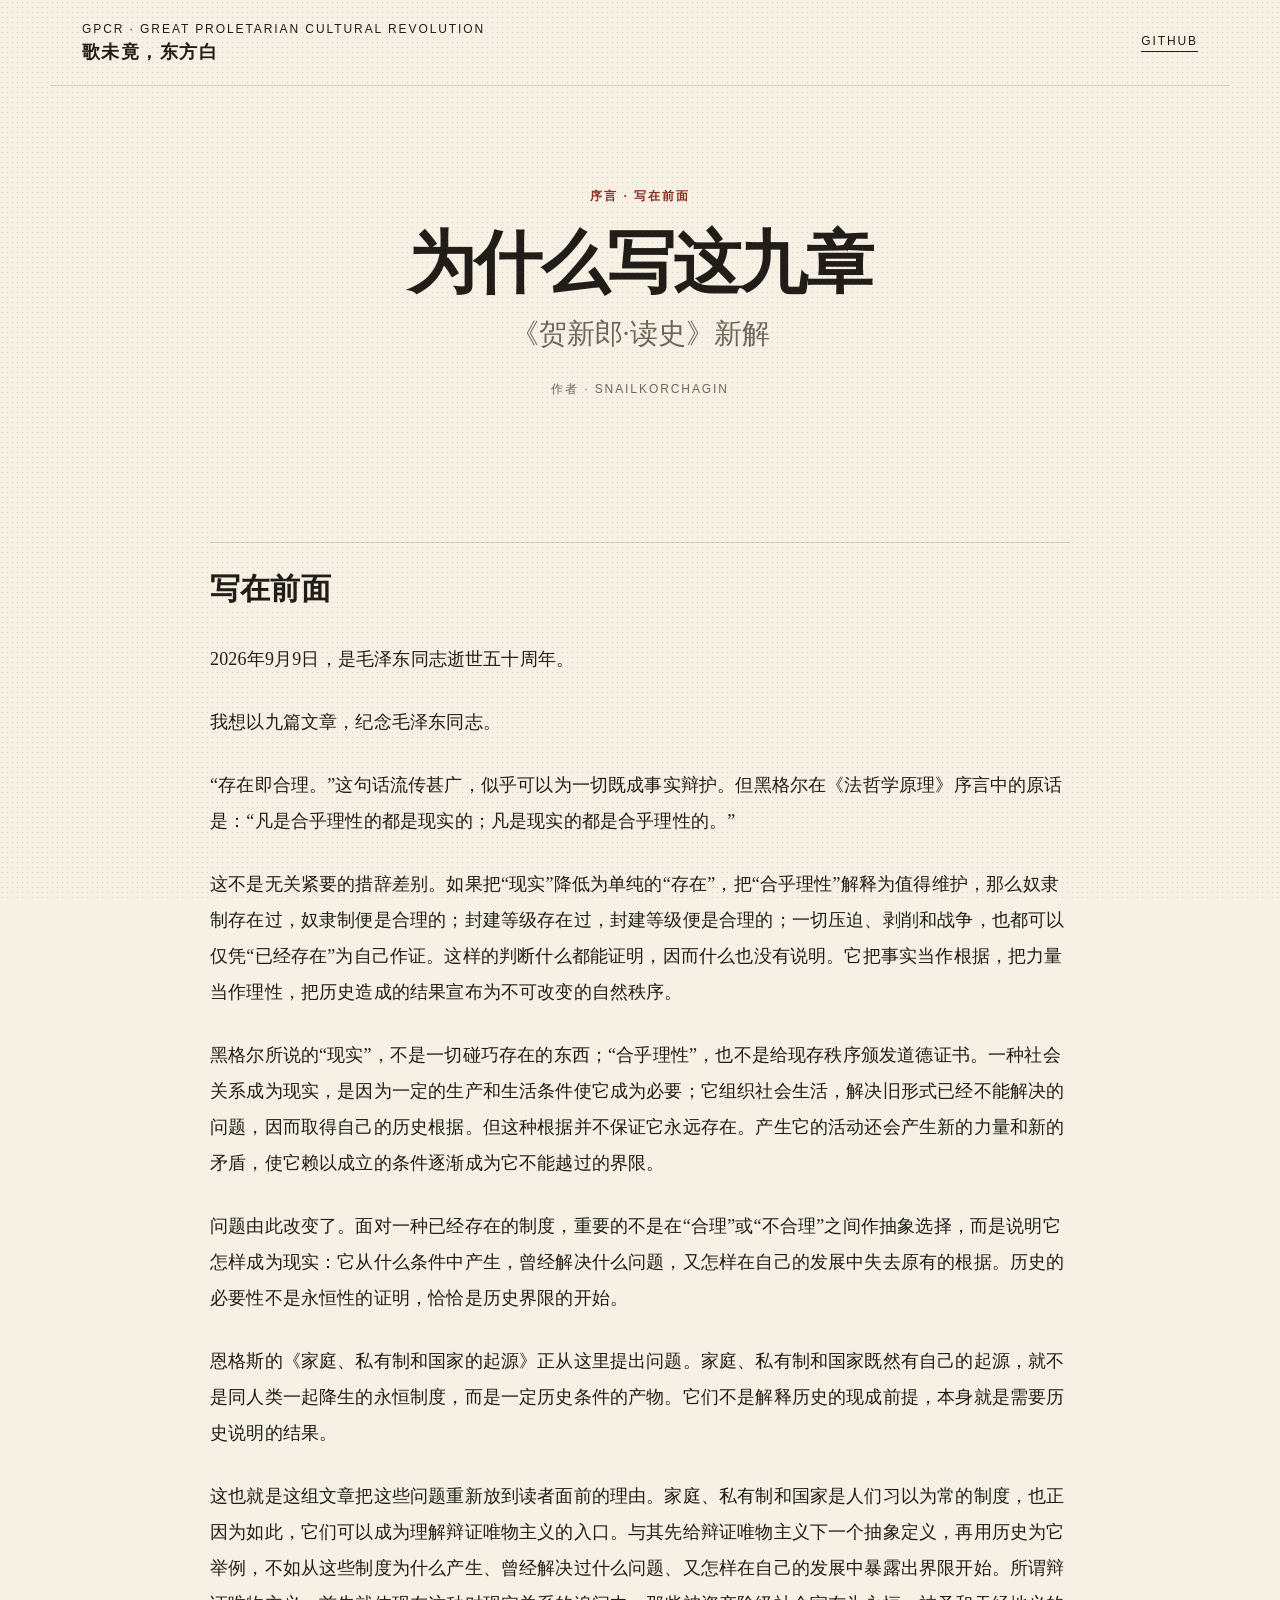
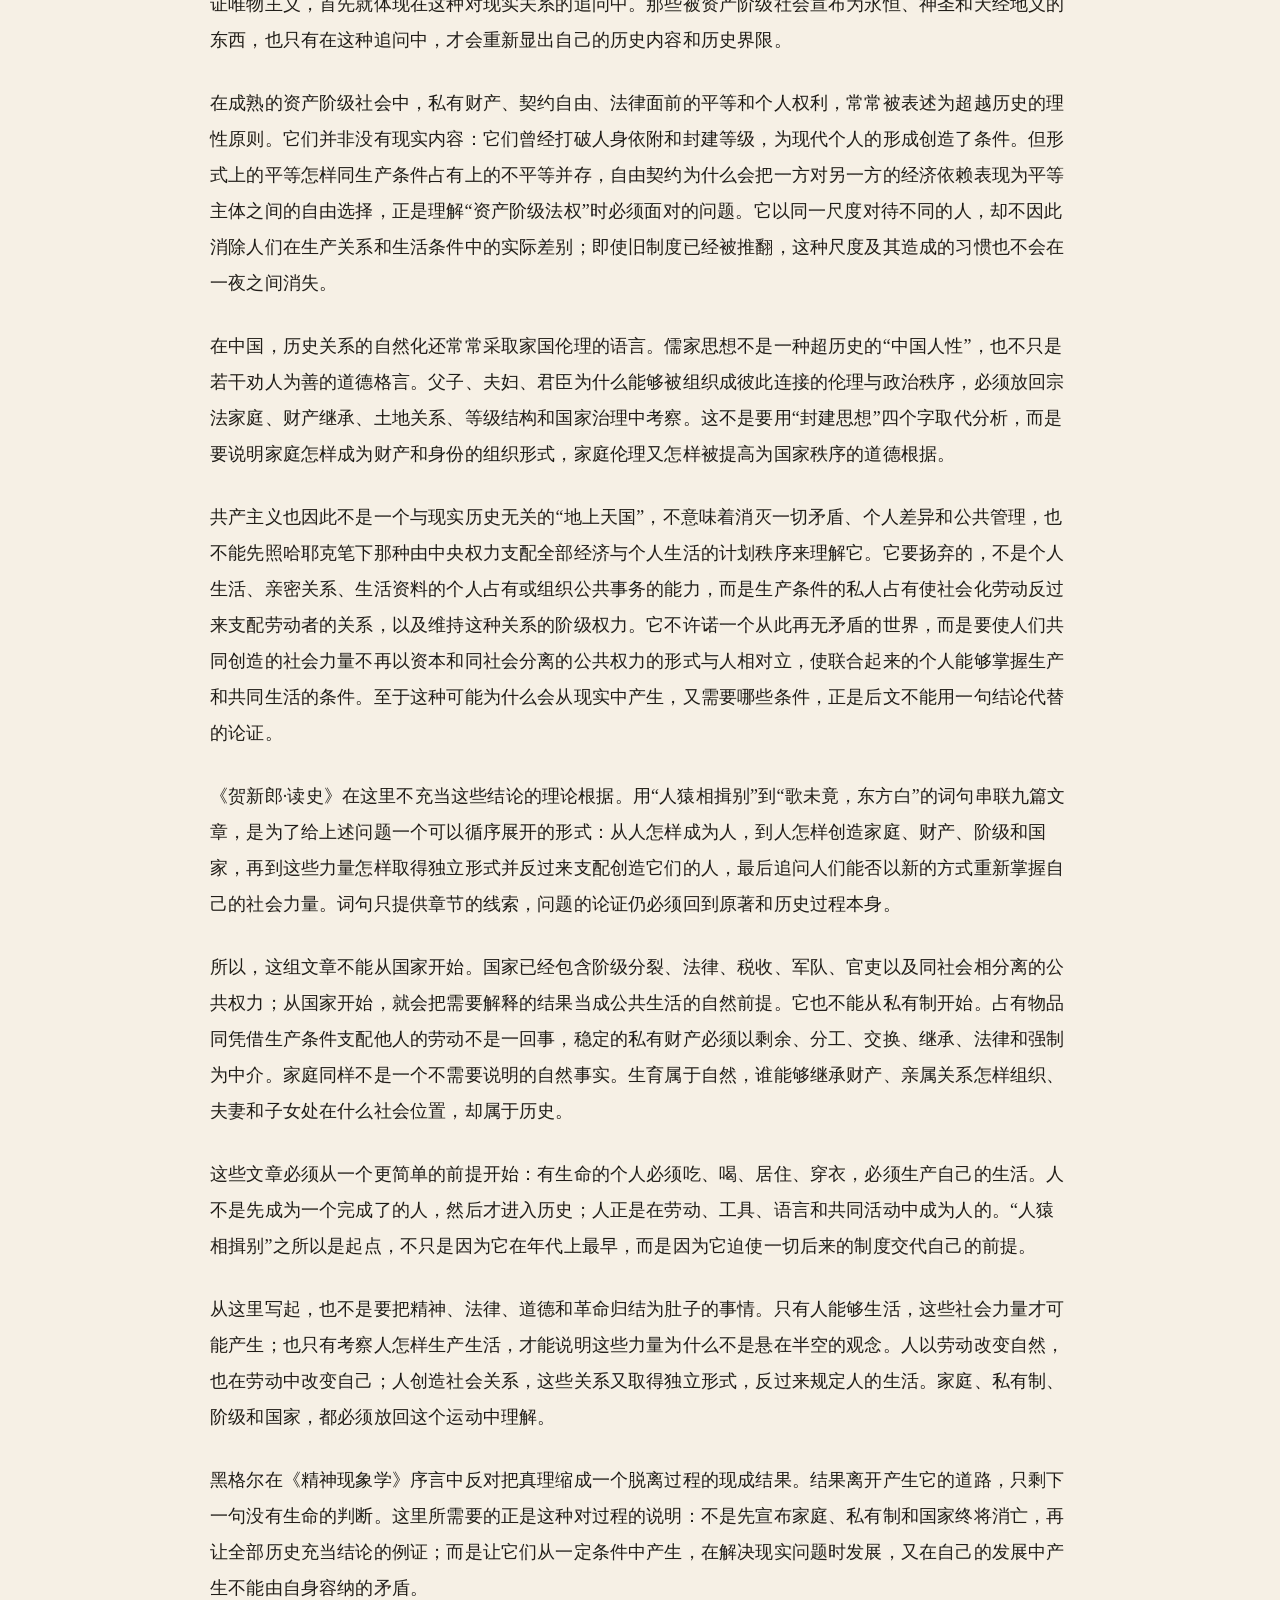
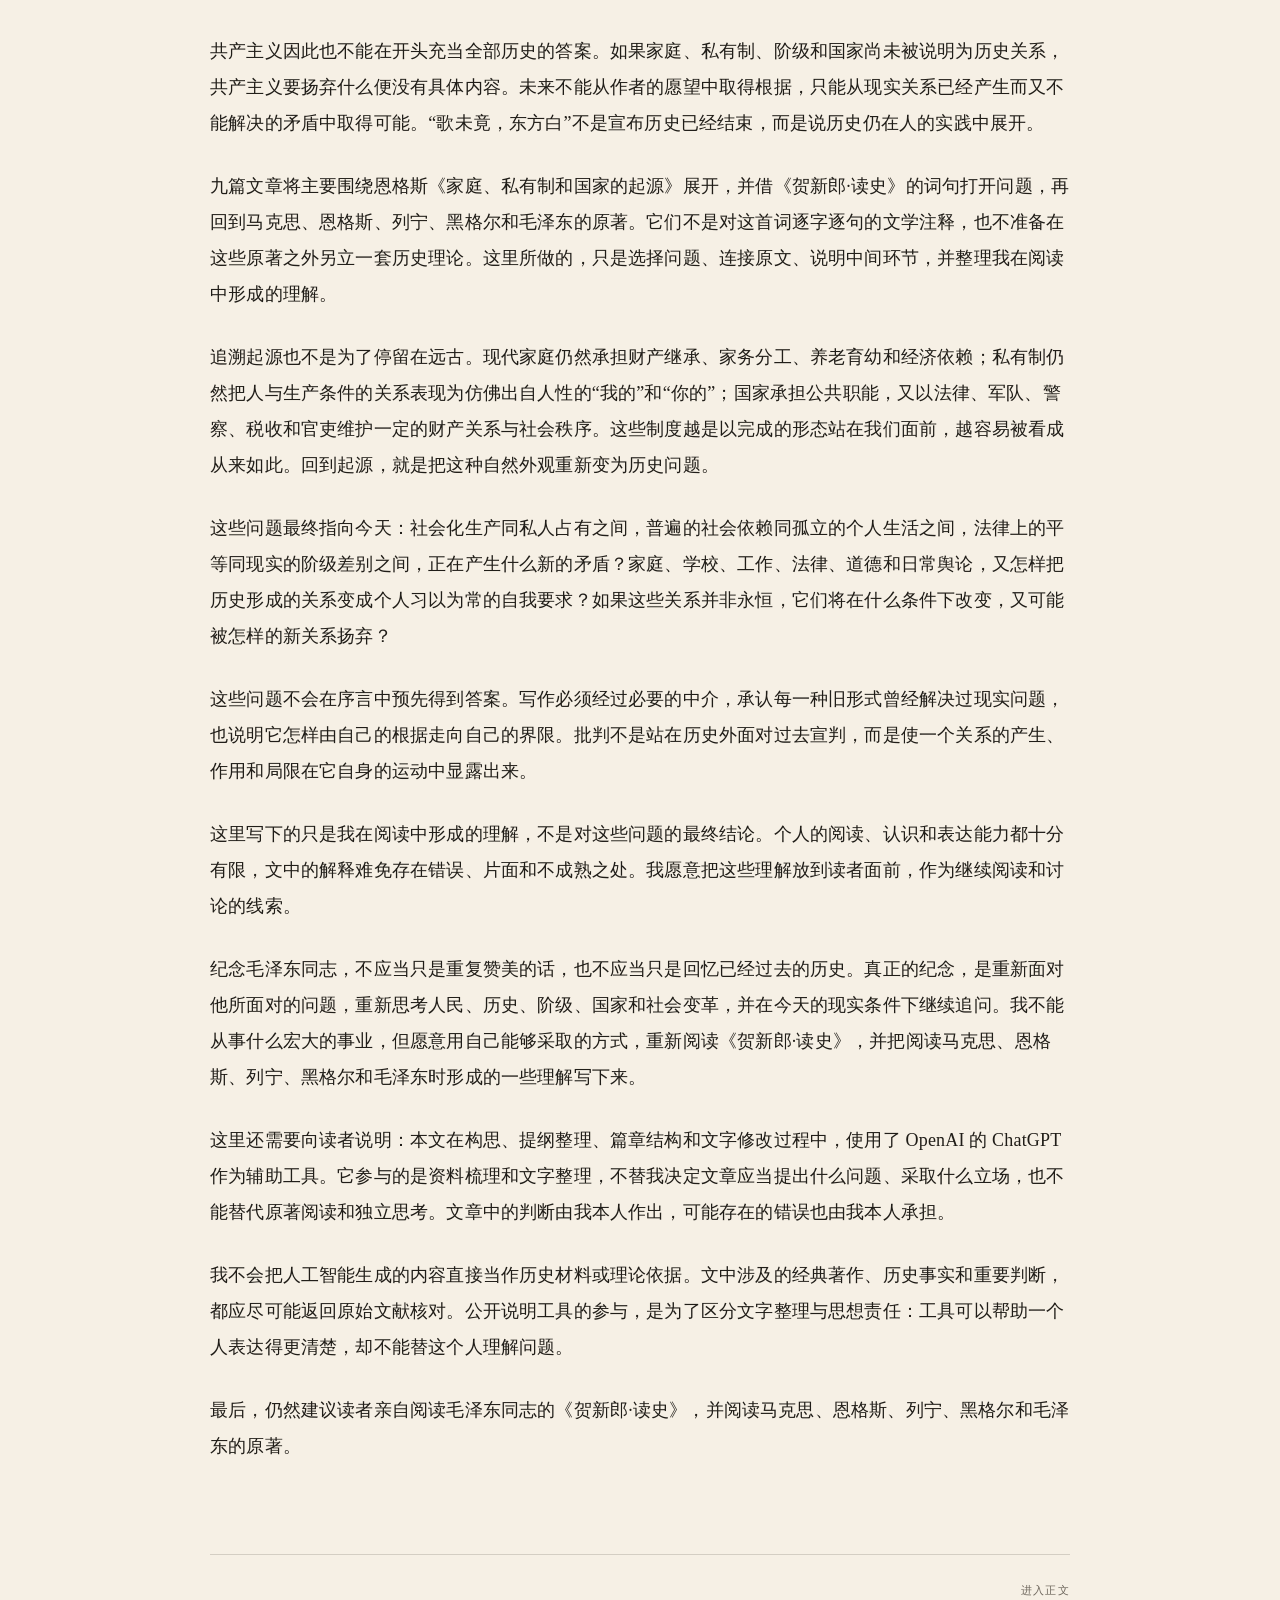
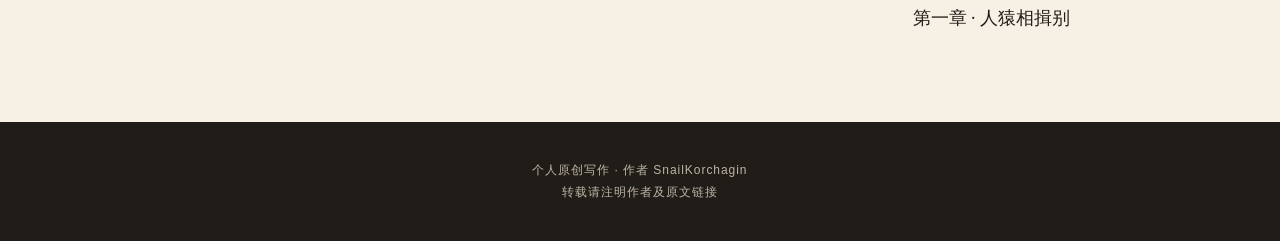
==== docs/preface/index.html @ e19305a2 "Publish GPCR nine-part essay series" ====
<!doctype html>
<html lang="zh-CN">
<head>
  <meta charset="utf-8">
  <meta name="viewport" content="width=device-width, initial-scale=1">
  <title>序言——为什么写这九章｜《贺新郎·读史》新解</title>
  <meta name="description" content="这组原创文章的写作缘起、问题意识和九章结构。">
  <meta name="author" content="SnailKorchagin">
  <meta property="og:type" content="article">
  <meta property="og:title" content="序言——为什么写这九章">
  <meta property="og:description" content="这组原创文章的写作缘起、问题意识和九章结构。">
  <meta property="og:url" content="https://snailkorchagin.github.io/GPCR-Reading/preface/">
  <meta property="og:image" content="https://snailkorchagin.github.io/GPCR-Reading/assets/chapter-one.png">
  <link rel="canonical" href="https://snailkorchagin.github.io/GPCR-Reading/preface/">
  <link rel="stylesheet" href="../assets/site.css">
</head>
<body>
  <header class="site-header">
    <a class="brand" href="../index.html"><span>GPCR · Great Proletarian Cultural Revolution</span><b>歌未竟，东方白</b></a>
    <a class="github" href="https://github.com/SnailKorchagin/GPCR-Reading">GitHub</a>
  </header>
  <main class="article-shell"><article>
  <header class="article-header"><p class="eyebrow">序言 · 写在前面</p><h1>为什么写这九章</h1><p class="subtitle">《贺新郎·读史》新解</p><p class="byline">作者 · SnailKorchagin</p></header>
  <div class="prose"><h2 id="section-1">写在前面</h2>
<p>2026年9月9日，是毛泽东同志逝世五十周年。</p>
<p>我想以九篇文章，纪念毛泽东同志。</p>
<p>“存在即合理。”这句话流传甚广，似乎可以为一切既成事实辩护。但黑格尔在《法哲学原理》序言中的原话是：“凡是合乎理性的都是现实的；凡是现实的都是合乎理性的。”</p>
<p>这不是无关紧要的措辞差别。如果把“现实”降低为单纯的“存在”，把“合乎理性”解释为值得维护，那么奴隶制存在过，奴隶制便是合理的；封建等级存在过，封建等级便是合理的；一切压迫、剥削和战争，也都可以仅凭“已经存在”为自己作证。这样的判断什么都能证明，因而什么也没有说明。它把事实当作根据，把力量当作理性，把历史造成的结果宣布为不可改变的自然秩序。</p>
<p>黑格尔所说的“现实”，不是一切碰巧存在的东西；“合乎理性”，也不是给现存秩序颁发道德证书。一种社会关系成为现实，是因为一定的生产和生活条件使它成为必要；它组织社会生活，解决旧形式已经不能解决的问题，因而取得自己的历史根据。但这种根据并不保证它永远存在。产生它的活动还会产生新的力量和新的矛盾，使它赖以成立的条件逐渐成为它不能越过的界限。</p>
<p>问题由此改变了。面对一种已经存在的制度，重要的不是在“合理”或“不合理”之间作抽象选择，而是说明它怎样成为现实：它从什么条件中产生，曾经解决什么问题，又怎样在自己的发展中失去原有的根据。历史的必要性不是永恒性的证明，恰恰是历史界限的开始。</p>
<p>恩格斯的《家庭、私有制和国家的起源》正从这里提出问题。家庭、私有制和国家既然有自己的起源，就不是同人类一起降生的永恒制度，而是一定历史条件的产物。它们不是解释历史的现成前提，本身就是需要历史说明的结果。</p>
<p>这也就是这组文章把这些问题重新放到读者面前的理由。家庭、私有制和国家是人们习以为常的制度，也正因为如此，它们可以成为理解辩证唯物主义的入口。与其先给辩证唯物主义下一个抽象定义，再用历史为它举例，不如从这些制度为什么产生、曾经解决过什么问题、又怎样在自己的发展中暴露出界限开始。所谓辩证唯物主义，首先就体现在这种对现实关系的追问中。那些被资产阶级社会宣布为永恒、神圣和天经地义的东西，也只有在这种追问中，才会重新显出自己的历史内容和历史界限。</p>
<p>在成熟的资产阶级社会中，私有财产、契约自由、法律面前的平等和个人权利，常常被表述为超越历史的理性原则。它们并非没有现实内容：它们曾经打破人身依附和封建等级，为现代个人的形成创造了条件。但形式上的平等怎样同生产条件占有上的不平等并存，自由契约为什么会把一方对另一方的经济依赖表现为平等主体之间的自由选择，正是理解“资产阶级法权”时必须面对的问题。它以同一尺度对待不同的人，却不因此消除人们在生产关系和生活条件中的实际差别；即使旧制度已经被推翻，这种尺度及其造成的习惯也不会在一夜之间消失。</p>
<p>在中国，历史关系的自然化还常常采取家国伦理的语言。儒家思想不是一种超历史的“中国人性”，也不只是若干劝人为善的道德格言。父子、夫妇、君臣为什么能够被组织成彼此连接的伦理与政治秩序，必须放回宗法家庭、财产继承、土地关系、等级结构和国家治理中考察。这不是要用“封建思想”四个字取代分析，而是要说明家庭怎样成为财产和身份的组织形式，家庭伦理又怎样被提高为国家秩序的道德根据。</p>
<p>共产主义也因此不是一个与现实历史无关的“地上天国”，不意味着消灭一切矛盾、个人差异和公共管理，也不能先照哈耶克笔下那种由中央权力支配全部经济与个人生活的计划秩序来理解它。它要扬弃的，不是个人生活、亲密关系、生活资料的个人占有或组织公共事务的能力，而是生产条件的私人占有使社会化劳动反过来支配劳动者的关系，以及维持这种关系的阶级权力。它不许诺一个从此再无矛盾的世界，而是要使人们共同创造的社会力量不再以资本和同社会分离的公共权力的形式与人相对立，使联合起来的个人能够掌握生产和共同生活的条件。至于这种可能为什么会从现实中产生，又需要哪些条件，正是后文不能用一句结论代替的论证。</p>
<p>《贺新郎·读史》在这里不充当这些结论的理论根据。用“人猿相揖别”到“歌未竟，东方白”的词句串联九篇文章，是为了给上述问题一个可以循序展开的形式：从人怎样成为人，到人怎样创造家庭、财产、阶级和国家，再到这些力量怎样取得独立形式并反过来支配创造它们的人，最后追问人们能否以新的方式重新掌握自己的社会力量。词句只提供章节的线索，问题的论证仍必须回到原著和历史过程本身。</p>
<p>所以，这组文章不能从国家开始。国家已经包含阶级分裂、法律、税收、军队、官吏以及同社会相分离的公共权力；从国家开始，就会把需要解释的结果当成公共生活的自然前提。它也不能从私有制开始。占有物品同凭借生产条件支配他人的劳动不是一回事，稳定的私有财产必须以剩余、分工、交换、继承、法律和强制为中介。家庭同样不是一个不需要说明的自然事实。生育属于自然，谁能够继承财产、亲属关系怎样组织、夫妻和子女处在什么社会位置，却属于历史。</p>
<p>这些文章必须从一个更简单的前提开始：有生命的个人必须吃、喝、居住、穿衣，必须生产自己的生活。人不是先成为一个完成了的人，然后才进入历史；人正是在劳动、工具、语言和共同活动中成为人的。“人猿相揖别”之所以是起点，不只是因为它在年代上最早，而是因为它迫使一切后来的制度交代自己的前提。</p>
<p>从这里写起，也不是要把精神、法律、道德和革命归结为肚子的事情。只有人能够生活，这些社会力量才可能产生；也只有考察人怎样生产生活，才能说明这些力量为什么不是悬在半空的观念。人以劳动改变自然，也在劳动中改变自己；人创造社会关系，这些关系又取得独立形式，反过来规定人的生活。家庭、私有制、阶级和国家，都必须放回这个运动中理解。</p>
<p>黑格尔在《精神现象学》序言中反对把真理缩成一个脱离过程的现成结果。结果离开产生它的道路，只剩下一句没有生命的判断。这里所需要的正是这种对过程的说明：不是先宣布家庭、私有制和国家终将消亡，再让全部历史充当结论的例证；而是让它们从一定条件中产生，在解决现实问题时发展，又在自己的发展中产生不能由自身容纳的矛盾。</p>
<p>共产主义因此也不能在开头充当全部历史的答案。如果家庭、私有制、阶级和国家尚未被说明为历史关系，共产主义要扬弃什么便没有具体内容。未来不能从作者的愿望中取得根据，只能从现实关系已经产生而又不能解决的矛盾中取得可能。“歌未竟，东方白”不是宣布历史已经结束，而是说历史仍在人的实践中展开。</p>
<p>九篇文章将主要围绕恩格斯《家庭、私有制和国家的起源》展开，并借《贺新郎·读史》的词句打开问题，再回到马克思、恩格斯、列宁、黑格尔和毛泽东的原著。它们不是对这首词逐字逐句的文学注释，也不准备在这些原著之外另立一套历史理论。这里所做的，只是选择问题、连接原文、说明中间环节，并整理我在阅读中形成的理解。</p>
<p>追溯起源也不是为了停留在远古。现代家庭仍然承担财产继承、家务分工、养老育幼和经济依赖；私有制仍然把人与生产条件的关系表现为仿佛出自人性的“我的”和“你的”；国家承担公共职能，又以法律、军队、警察、税收和官吏维护一定的财产关系与社会秩序。这些制度越是以完成的形态站在我们面前，越容易被看成从来如此。回到起源，就是把这种自然外观重新变为历史问题。</p>
<p>这些问题最终指向今天：社会化生产同私人占有之间，普遍的社会依赖同孤立的个人生活之间，法律上的平等同现实的阶级差别之间，正在产生什么新的矛盾？家庭、学校、工作、法律、道德和日常舆论，又怎样把历史形成的关系变成个人习以为常的自我要求？如果这些关系并非永恒，它们将在什么条件下改变，又可能被怎样的新关系扬弃？</p>
<p>这些问题不会在序言中预先得到答案。写作必须经过必要的中介，承认每一种旧形式曾经解决过现实问题，也说明它怎样由自己的根据走向自己的界限。批判不是站在历史外面对过去宣判，而是使一个关系的产生、作用和局限在它自身的运动中显露出来。</p>
<p>这里写下的只是我在阅读中形成的理解，不是对这些问题的最终结论。个人的阅读、认识和表达能力都十分有限，文中的解释难免存在错误、片面和不成熟之处。我愿意把这些理解放到读者面前，作为继续阅读和讨论的线索。</p>
<p>纪念毛泽东同志，不应当只是重复赞美的话，也不应当只是回忆已经过去的历史。真正的纪念，是重新面对他所面对的问题，重新思考人民、历史、阶级、国家和社会变革，并在今天的现实条件下继续追问。我不能从事什么宏大的事业，但愿意用自己能够采取的方式，重新阅读《贺新郎·读史》，并把阅读马克思、恩格斯、列宁、黑格尔和毛泽东时形成的一些理解写下来。</p>
<p>这里还需要向读者说明：本文在构思、提纲整理、篇章结构和文字修改过程中，使用了 OpenAI 的 ChatGPT 作为辅助工具。它参与的是资料梳理和文字整理，不替我决定文章应当提出什么问题、采取什么立场，也不能替代原著阅读和独立思考。文章中的判断由我本人作出，可能存在的错误也由我本人承担。</p>
<p>我不会把人工智能生成的内容直接当作历史材料或理论依据。文中涉及的经典著作、历史事实和重要判断，都应尽可能返回原始文献核对。公开说明工具的参与，是为了区分文字整理与思想责任：工具可以帮助一个人表达得更清楚，却不能替这个人理解问题。</p>
<p>最后，仍然建议读者亲自阅读毛泽东同志的《贺新郎·读史》，并阅读马克思、恩格斯、列宁、黑格尔和毛泽东的原著。</p></div>
  <nav class="chapter-nav"><span></span><a class="next" href="../chapters/01/index.html"><span>进入正文</span>第一章 · 人猿相揖别</a></nav>
</article></main>
  <footer><p>个人原创写作 · 作者 SnailKorchagin</p><p>转载请注明作者及原文链接</p></footer>
</body>
</html>
---- docs/assets/site.css ----
:root {
  --ink: #201d18;
  --muted: #6d665c;
  --paper: #f6f0e5;
  --paper-deep: #e9decb;
  --red: #8f2f24;
  --line: rgba(32, 29, 24, .16);
  --serif: "Noto Serif SC", "Source Han Serif SC", "Songti SC", STSong, serif;
  --sans: Inter, "Noto Sans SC", "Microsoft YaHei", sans-serif;
}

* { box-sizing: border-box; }
html { scroll-behavior: smooth; }
body { margin: 0; color: var(--ink); background: var(--paper); font-family: var(--serif); }
body::before { content: ""; position: fixed; inset: 0; pointer-events: none; opacity: .18; background-image: radial-gradient(#6d5840 .45px, transparent .45px); background-size: 5px 5px; }
a { color: inherit; }
img { display: block; max-width: 100%; }

.site-header { position: relative; z-index: 2; max-width: 1180px; margin: auto; min-height: 86px; padding: 18px 32px; display: flex; align-items: center; justify-content: space-between; border-bottom: 1px solid var(--line); }
.brand { display: grid; gap: 4px; text-decoration: none; }
.brand span, .eyebrow, .byline, .github { font-family: var(--sans); font-size: 12px; letter-spacing: .16em; text-transform: uppercase; }
.brand b { font-size: 18px; font-weight: 600; letter-spacing: .08em; }
.github { text-decoration: none; border-bottom: 1px solid var(--ink); padding-bottom: 3px; }

.hero { max-width: 1180px; margin: auto; min-height: 650px; padding: 72px 32px 90px; display: grid; grid-template-columns: 1.03fr .97fr; gap: 72px; align-items: center; }
.eyebrow { color: var(--red); font-weight: 700; }
.hero h1 { margin: 20px 0 26px; max-width: 620px; font-size: clamp(48px, 7.2vw, 88px); line-height: 1.04; letter-spacing: -.035em; font-weight: 700; }
.lead { max-width: 650px; font-size: clamp(19px, 2vw, 25px); line-height: 1.9; color: #4f493f; }
.hero-actions { margin-top: 38px; display: flex; align-items: center; gap: 28px; font-family: var(--sans); }
.button { display: inline-block; padding: 14px 22px; color: #fff; background: var(--red); text-decoration: none; font-family: var(--sans); font-size: 14px; letter-spacing: .06em; }
.text-link { text-underline-offset: 5px; }
.hero-art { margin: 0; position: relative; }
.hero-art img { width: 100%; max-height: 560px; object-fit: cover; object-position: center 18%; filter: sepia(.1) contrast(.96); box-shadow: 0 28px 70px rgba(38, 29, 18, .23); }
.hero-art figcaption { position: absolute; right: -16px; bottom: 22px; padding: 10px 14px; background: var(--paper); font-family: var(--sans); font-size: 12px; letter-spacing: .12em; }

.statement { background: var(--ink); color: #eee4d4; }
.statement p { max-width: 920px; margin: auto; padding: 58px 32px; font-size: clamp(19px, 2.3vw, 27px); line-height: 1.85; }
.contents { max-width: 1040px; margin: auto; padding: 110px 32px; }
.section-heading { margin-bottom: 52px; }
.section-heading h2 { margin: 12px 0; font-size: clamp(30px, 4.2vw, 48px); }
.chapter-list { border-top: 1px solid var(--line); }
.chapter-card { display: grid; grid-template-columns: 58px 1fr 34px; gap: 20px; align-items: start; padding: 30px 4px; border-bottom: 1px solid var(--line); text-decoration: none; transition: padding .2s, background .2s; }
.chapter-card:hover { padding-left: 18px; padding-right: 18px; background: rgba(255,255,255,.35); }
.chapter-number { color: var(--red); font: 700 13px var(--sans); letter-spacing: .1em; }
.chapter-card h2 { margin: -5px 0 6px; font-size: clamp(23px, 3vw, 34px); }
.chapter-card p { margin: 0; color: var(--muted); line-height: 1.65; }
.chapter-card .card-question { margin-bottom: 8px; color: var(--ink); font-size: 17px; }
.arrow { font: 24px var(--sans); }
.arc { padding: 54px 32px; display: flex; flex-wrap: wrap; justify-content: center; align-items: center; gap: 12px; background: var(--paper-deep); font: 13px var(--sans); letter-spacing: .06em; }
.arc p { margin: 0; }
.arc span { color: var(--red); }

.article-shell { width: min(100% - 40px, 860px); margin: auto; }
.article-header { padding: 90px 0 48px; text-align: center; }
.article-header h1 { margin: 18px 0 12px; font-size: clamp(40px, 7vw, 68px); line-height: 1.18; letter-spacing: -.025em; }
.subtitle { margin: 0 auto 24px; color: var(--muted); font-size: clamp(20px, 3vw, 28px); }
.byline { margin-top: 28px; color: var(--muted); }
.chapter-image { margin: 0 0 64px; }
.chapter-image img { width: 100%; max-height: 540px; object-fit: cover; object-position: center 20%; }
.prose { font-size: 18px; line-height: 2; letter-spacing: .01em; }
.prose p { margin: 0 0 1.5em; }
.prose h2 { margin: 2.8em 0 1em; padding-top: .8em; border-top: 1px solid var(--line); font-size: 30px; line-height: 1.45; }
.prose h3 { margin: 2.3em 0 .8em; font-size: 23px; }
.prose blockquote { margin: 2em 0; padding: 18px 24px; border-left: 3px solid var(--red); background: rgba(255,255,255,.36); color: #4f493f; }
.prose blockquote p { margin: 0; }
.prose ol { margin: 1.5em 0 2em; padding-left: 1.6em; }
.prose li { padding-left: .4em; margin-bottom: .6em; }
.prose hr { margin: 4em auto; width: 80px; border: 0; border-top: 1px solid var(--red); }
.prose a { color: var(--red); text-underline-offset: 4px; }
.chapter-nav { display: grid; grid-template-columns: 1fr 1fr; gap: 22px; margin: 90px 0; padding-top: 28px; border-top: 1px solid var(--line); }
.chapter-nav a { text-decoration: none; font-size: 18px; line-height: 1.5; }
.chapter-nav a span { display: block; margin-bottom: 7px; color: var(--muted); font: 11px var(--sans); letter-spacing: .12em; }
.chapter-nav .next { text-align: right; }
.not-found { min-height: 65vh; display: grid; place-content: center; justify-items: center; text-align: center; }
.not-found h1 { font-size: clamp(32px, 6vw, 64px); }
footer { position: relative; padding: 36px 24px; color: #bdb3a4; background: #201d18; text-align: center; font: 12px/1.7 var(--sans); letter-spacing: .08em; }
footer p { margin: 2px; }

@media (max-width: 760px) {
  .site-header { min-height: 72px; padding: 14px 20px; }
  .brand b { font-size: 15px; }
  .hero { padding: 52px 22px 70px; grid-template-columns: 1fr; gap: 42px; }
  .hero h1 { font-size: 50px; }
  .hero-actions { align-items: flex-start; flex-direction: column; gap: 20px; }
  .hero-art figcaption { right: -8px; }
  .contents { padding: 78px 22px; }
  .chapter-card { grid-template-columns: 38px 1fr 22px; gap: 10px; }
  .chapter-card > div > p:last-child { display: none; }
  .article-shell { width: min(100% - 36px, 860px); }
  .article-header { padding-top: 66px; }
  .prose { font-size: 17px; line-height: 1.95; }
  .prose h2 { font-size: 25px; }
  .chapter-nav { grid-template-columns: 1fr; }
  .chapter-nav .next { text-align: left; }
}
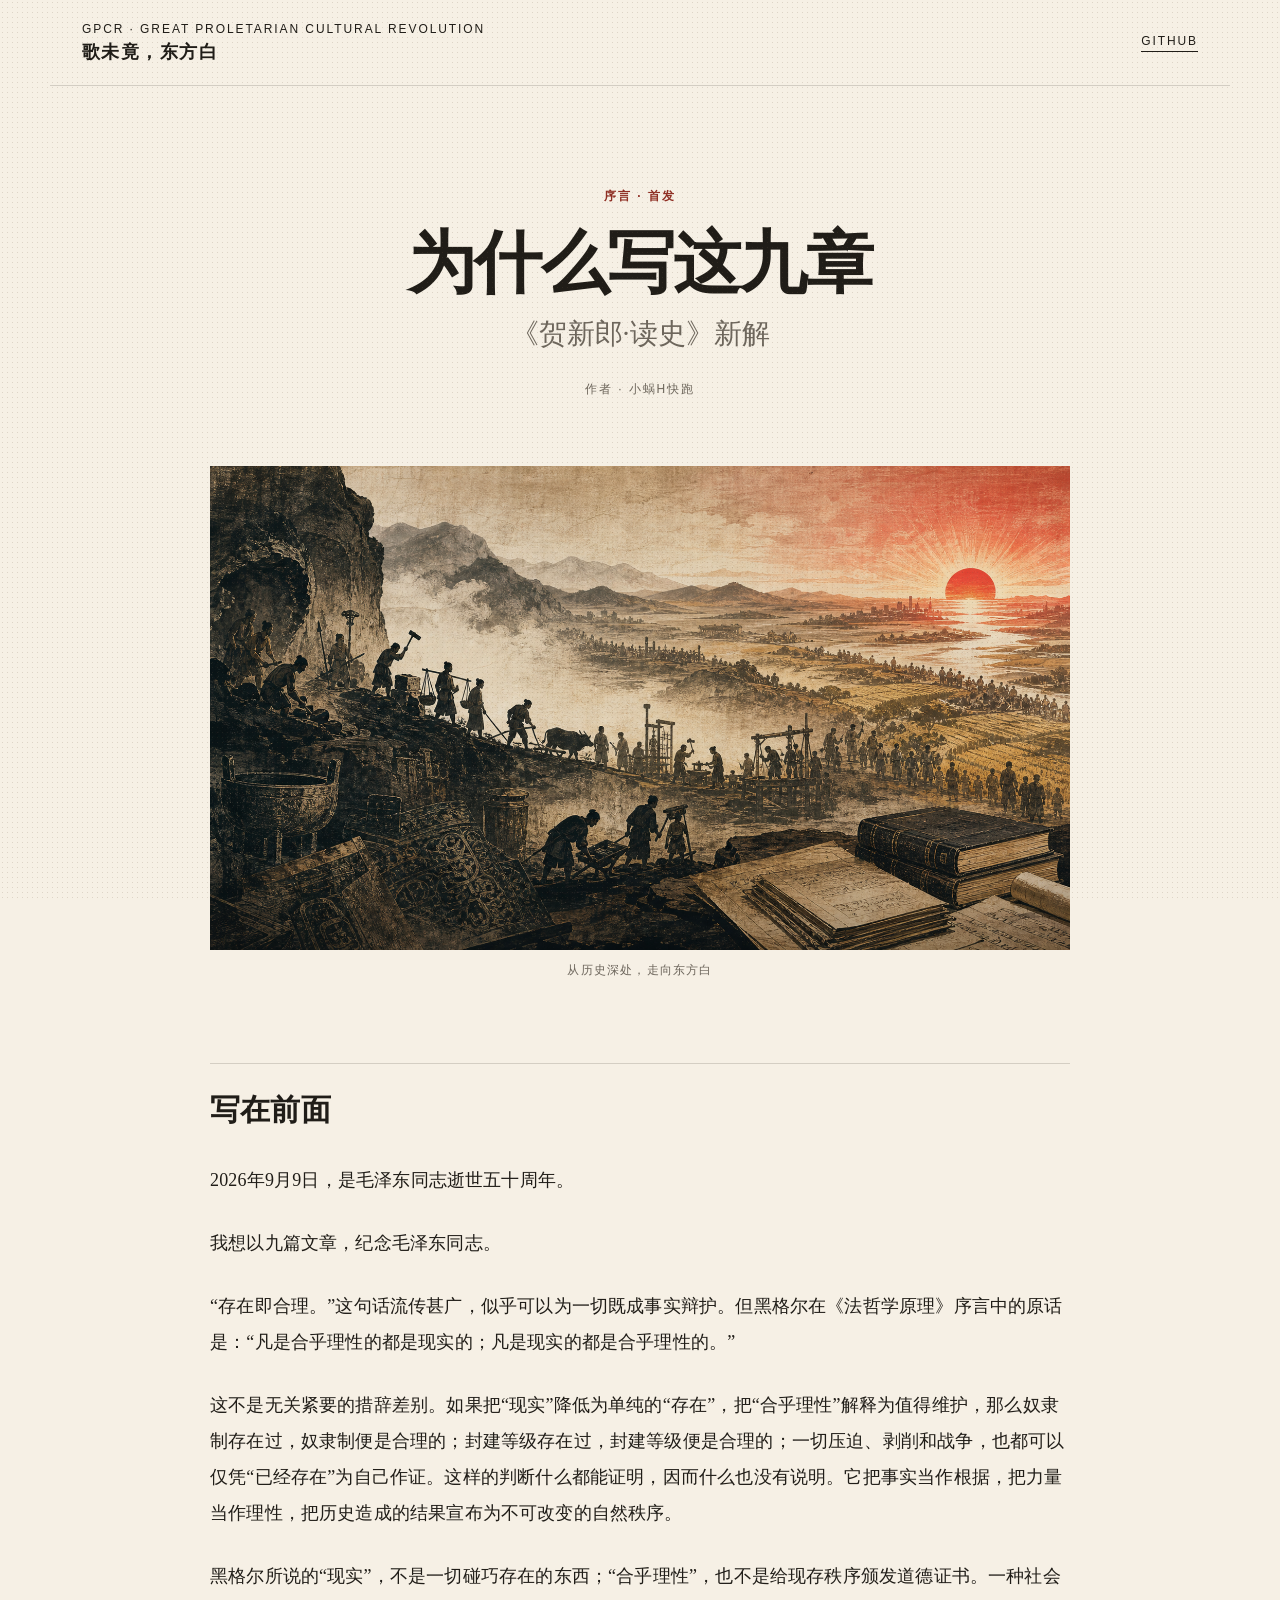
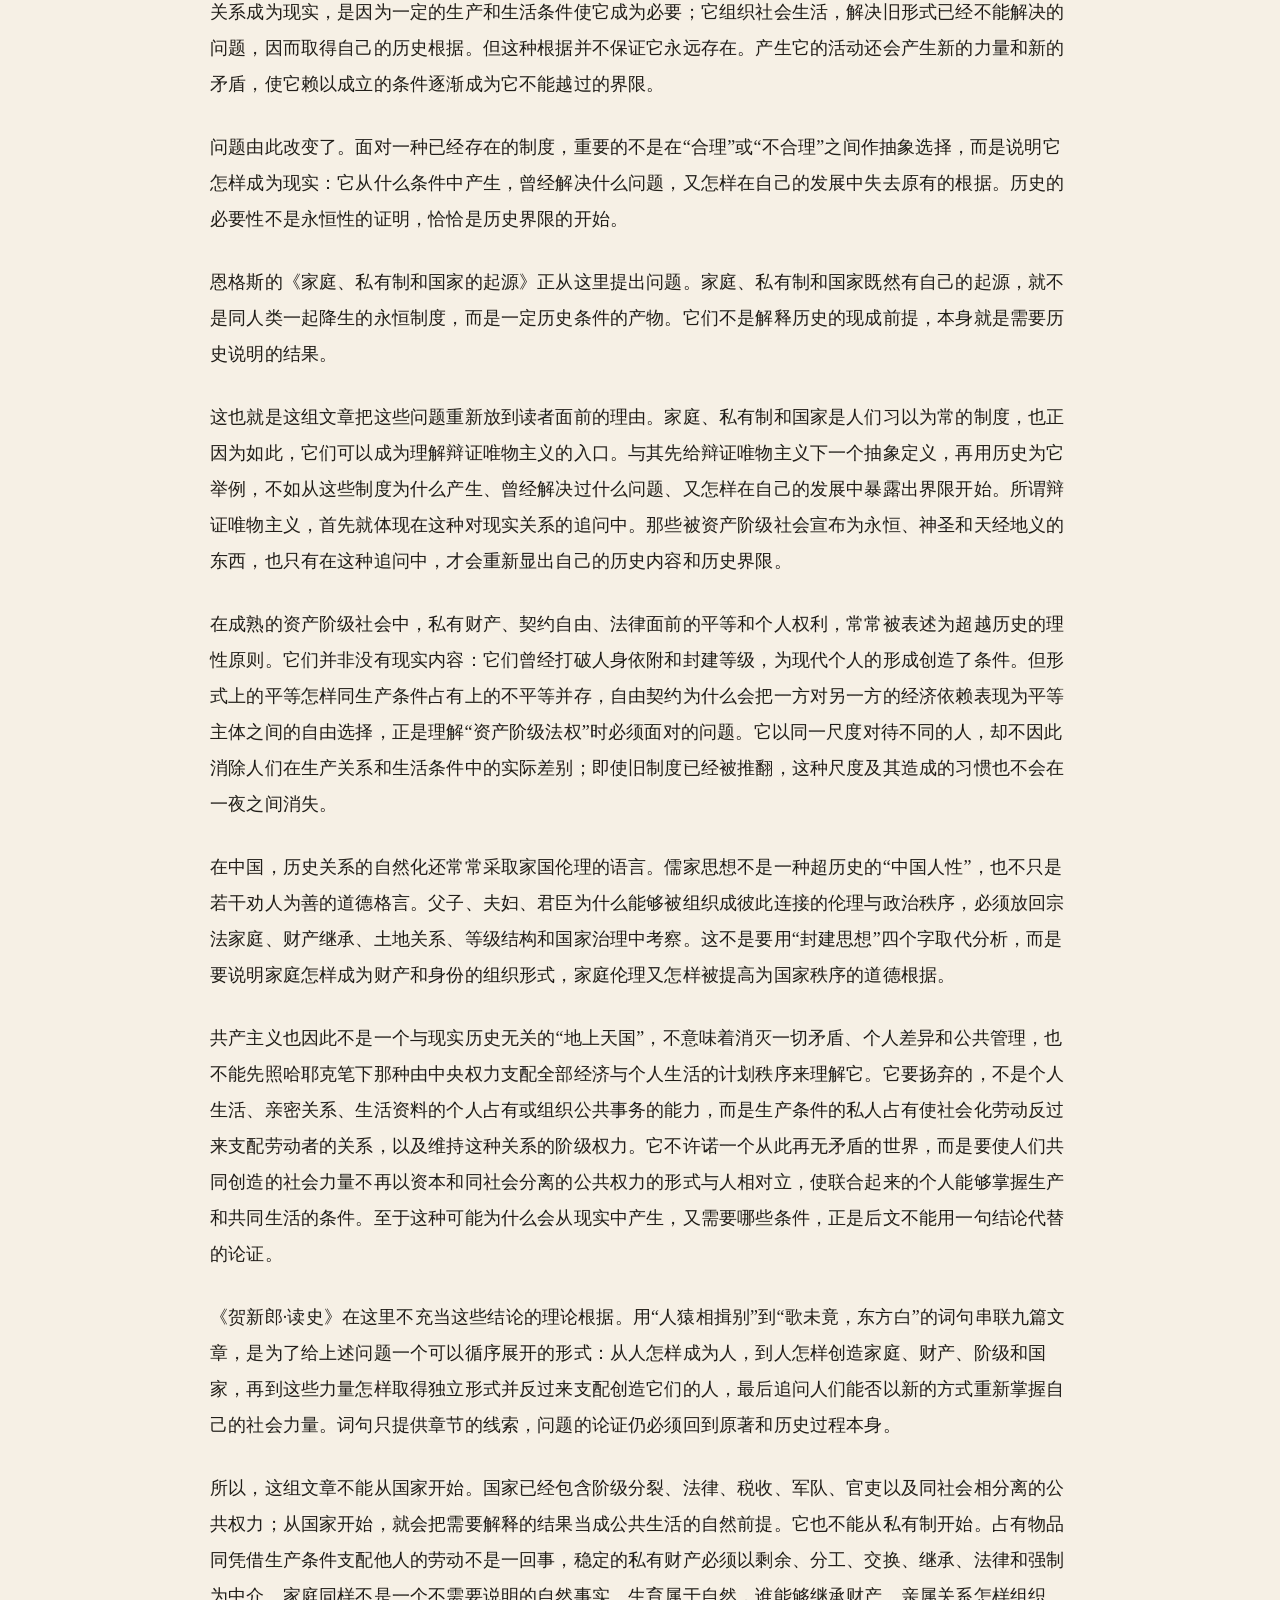
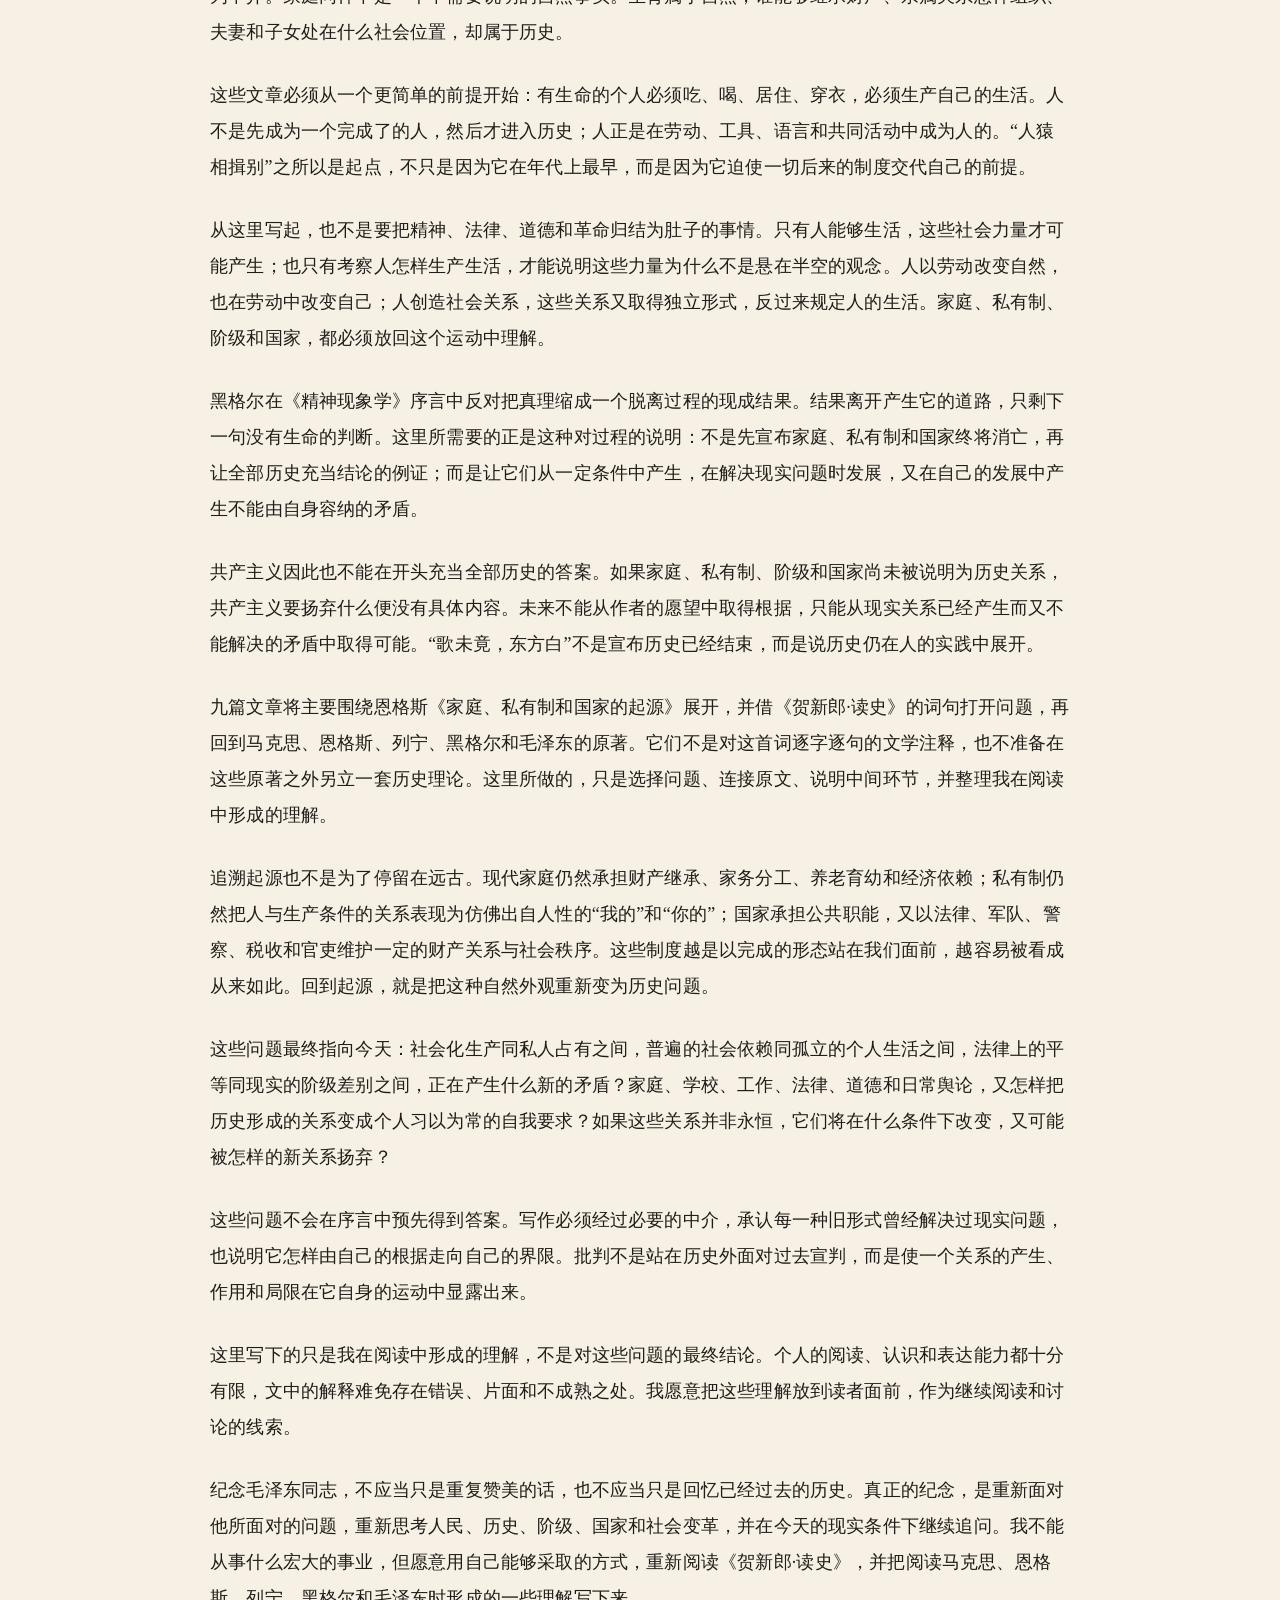
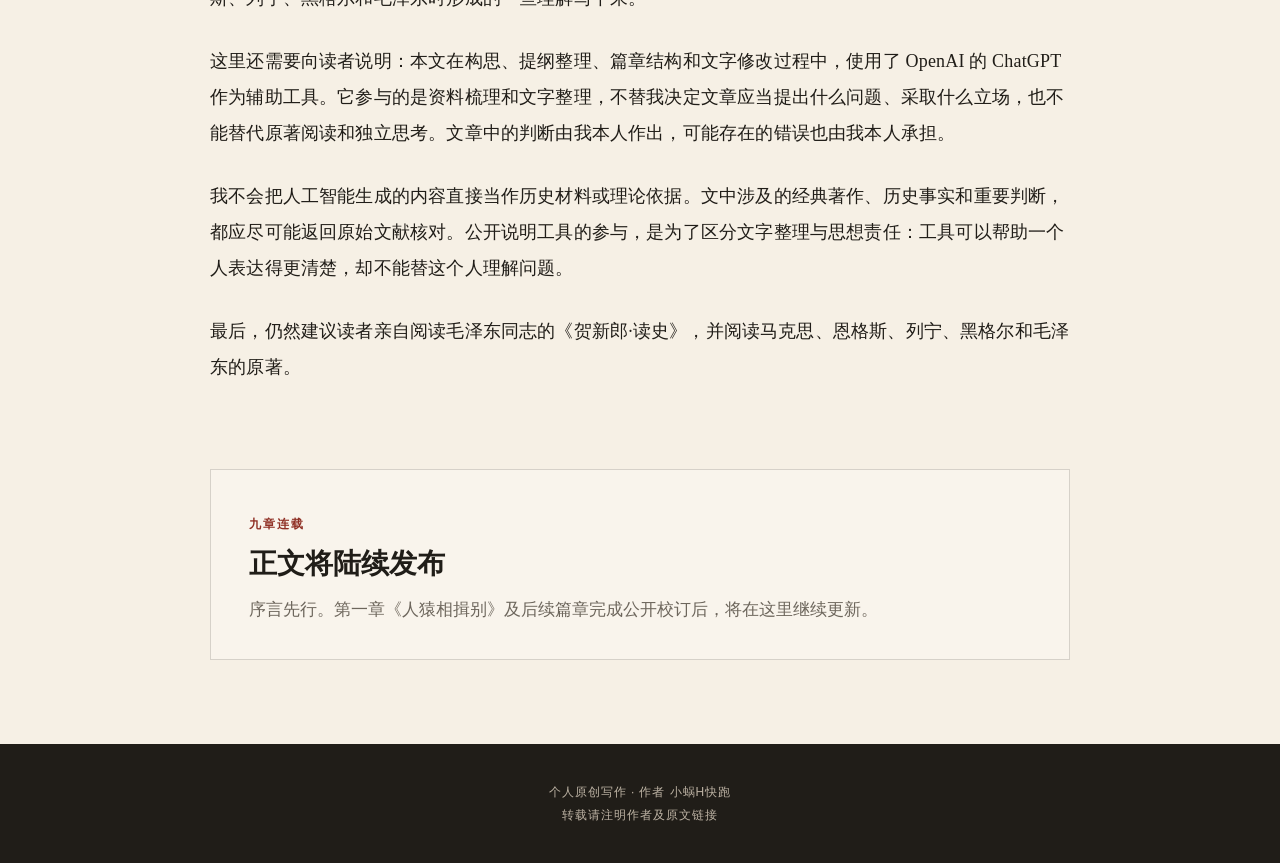
==== commit e922742c: "Publish preface with original cover artwork" ====
--- a/docs/preface/index.html
+++ b/docs/preface/index.html
@@ -5,12 +5,12 @@
   <meta name="viewport" content="width=device-width, initial-scale=1">
   <title>序言——为什么写这九章｜《贺新郎·读史》新解</title>
   <meta name="description" content="这组原创文章的写作缘起、问题意识和九章结构。">
-  <meta name="author" content="SnailKorchagin">
+  <meta name="author" content="小蜗H快跑">
   <meta property="og:type" content="article">
   <meta property="og:title" content="序言——为什么写这九章">
   <meta property="og:description" content="这组原创文章的写作缘起、问题意识和九章结构。">
   <meta property="og:url" content="https://snailkorchagin.github.io/GPCR-Reading/preface/">
-  <meta property="og:image" content="https://snailkorchagin.github.io/GPCR-Reading/assets/chapter-one.png">
+  <meta property="og:image" content="https://snailkorchagin.github.io/GPCR-Reading/assets/preface-hero.png">
   <link rel="canonical" href="https://snailkorchagin.github.io/GPCR-Reading/preface/">
   <link rel="stylesheet" href="../assets/site.css">
 </head>
@@ -20,7 +20,8 @@
     <a class="github" href="https://github.com/SnailKorchagin/GPCR-Reading">GitHub</a>
   </header>
   <main class="article-shell"><article>
-  <header class="article-header"><p class="eyebrow">序言 · 写在前面</p><h1>为什么写这九章</h1><p class="subtitle">《贺新郎·读史》新解</p><p class="byline">作者 · SnailKorchagin</p></header>
+  <header class="article-header"><p class="eyebrow">序言 · 首发</p><h1>为什么写这九章</h1><p class="subtitle">《贺新郎·读史》新解</p><p class="byline">作者 · 小蜗H快跑</p></header>
+  <figure class="chapter-image preface-image"><img src="../assets/preface-hero.png" alt="劳动的人们穿过历史，走向东方晨光"><figcaption>从历史深处，走向东方白</figcaption></figure>
   <div class="prose"><h2 id="section-1">写在前面</h2>
 <p>2026年9月9日，是毛泽东同志逝世五十周年。</p>
 <p>我想以九篇文章，纪念毛泽东同志。</p>
@@ -48,8 +49,8 @@
 <p>这里还需要向读者说明：本文在构思、提纲整理、篇章结构和文字修改过程中，使用了 OpenAI 的 ChatGPT 作为辅助工具。它参与的是资料梳理和文字整理，不替我决定文章应当提出什么问题、采取什么立场，也不能替代原著阅读和独立思考。文章中的判断由我本人作出，可能存在的错误也由我本人承担。</p>
 <p>我不会把人工智能生成的内容直接当作历史材料或理论依据。文中涉及的经典著作、历史事实和重要判断，都应尽可能返回原始文献核对。公开说明工具的参与，是为了区分文字整理与思想责任：工具可以帮助一个人表达得更清楚，却不能替这个人理解问题。</p>
 <p>最后，仍然建议读者亲自阅读毛泽东同志的《贺新郎·读史》，并阅读马克思、恩格斯、列宁、黑格尔和毛泽东的原著。</p></div>
-  <nav class="chapter-nav"><span></span><a class="next" href="../chapters/01/index.html"><span>进入正文</span>第一章 · 人猿相揖别</a></nav>
+  <aside class="forthcoming"><p class="eyebrow">九章连载</p><h2>正文将陆续发布</h2><p>序言先行。第一章《人猿相揖别》及后续篇章完成公开校订后，将在这里继续更新。</p></aside>
 </article></main>
-  <footer><p>个人原创写作 · 作者 SnailKorchagin</p><p>转载请注明作者及原文链接</p></footer>
+  <footer><p>个人原创写作 · 作者 小蜗H快跑</p><p>转载请注明作者及原文链接</p></footer>
 </body>
 </html>
--- a/docs/assets/site.css
+++ b/docs/assets/site.css
@@ -27,6 +27,7 @@
 .hero h1 { margin: 20px 0 26px; max-width: 620px; font-size: clamp(48px, 7.2vw, 88px); line-height: 1.04; letter-spacing: -.035em; font-weight: 700; }
 .lead { max-width: 650px; font-size: clamp(19px, 2vw, 25px); line-height: 1.9; color: #4f493f; }
 .hero-actions { margin-top: 38px; display: flex; align-items: center; gap: 28px; font-family: var(--sans); }
+.serial-note { color: var(--muted); font-size: 13px; letter-spacing: .08em; }
 .button { display: inline-block; padding: 14px 22px; color: #fff; background: var(--red); text-decoration: none; font-family: var(--sans); font-size: 14px; letter-spacing: .06em; }
 .text-link { text-underline-offset: 5px; }
 .hero-art { margin: 0; position: relative; }
@@ -57,6 +58,11 @@
 .byline { margin-top: 28px; color: var(--muted); }
 .chapter-image { margin: 0 0 64px; }
 .chapter-image img { width: 100%; max-height: 540px; object-fit: cover; object-position: center 20%; }
+.preface-image { margin-top: 8px; }
+.preface-image figcaption { padding-top: 12px; color: var(--muted); text-align: center; font: 12px var(--sans); letter-spacing: .1em; }
+.forthcoming { margin: 84px 0; padding: 34px 38px; border: 1px solid var(--line); background: rgba(255,255,255,.28); }
+.forthcoming h2 { margin: 10px 0 12px; font-size: 28px; }
+.forthcoming p:last-child { margin: 0; color: var(--muted); font-size: 17px; line-height: 1.8; }
 .prose { font-size: 18px; line-height: 2; letter-spacing: .01em; }
 .prose p { margin: 0 0 1.5em; }
 .prose h2 { margin: 2.8em 0 1em; padding-top: .8em; border-top: 1px solid var(--line); font-size: 30px; line-height: 1.45; }
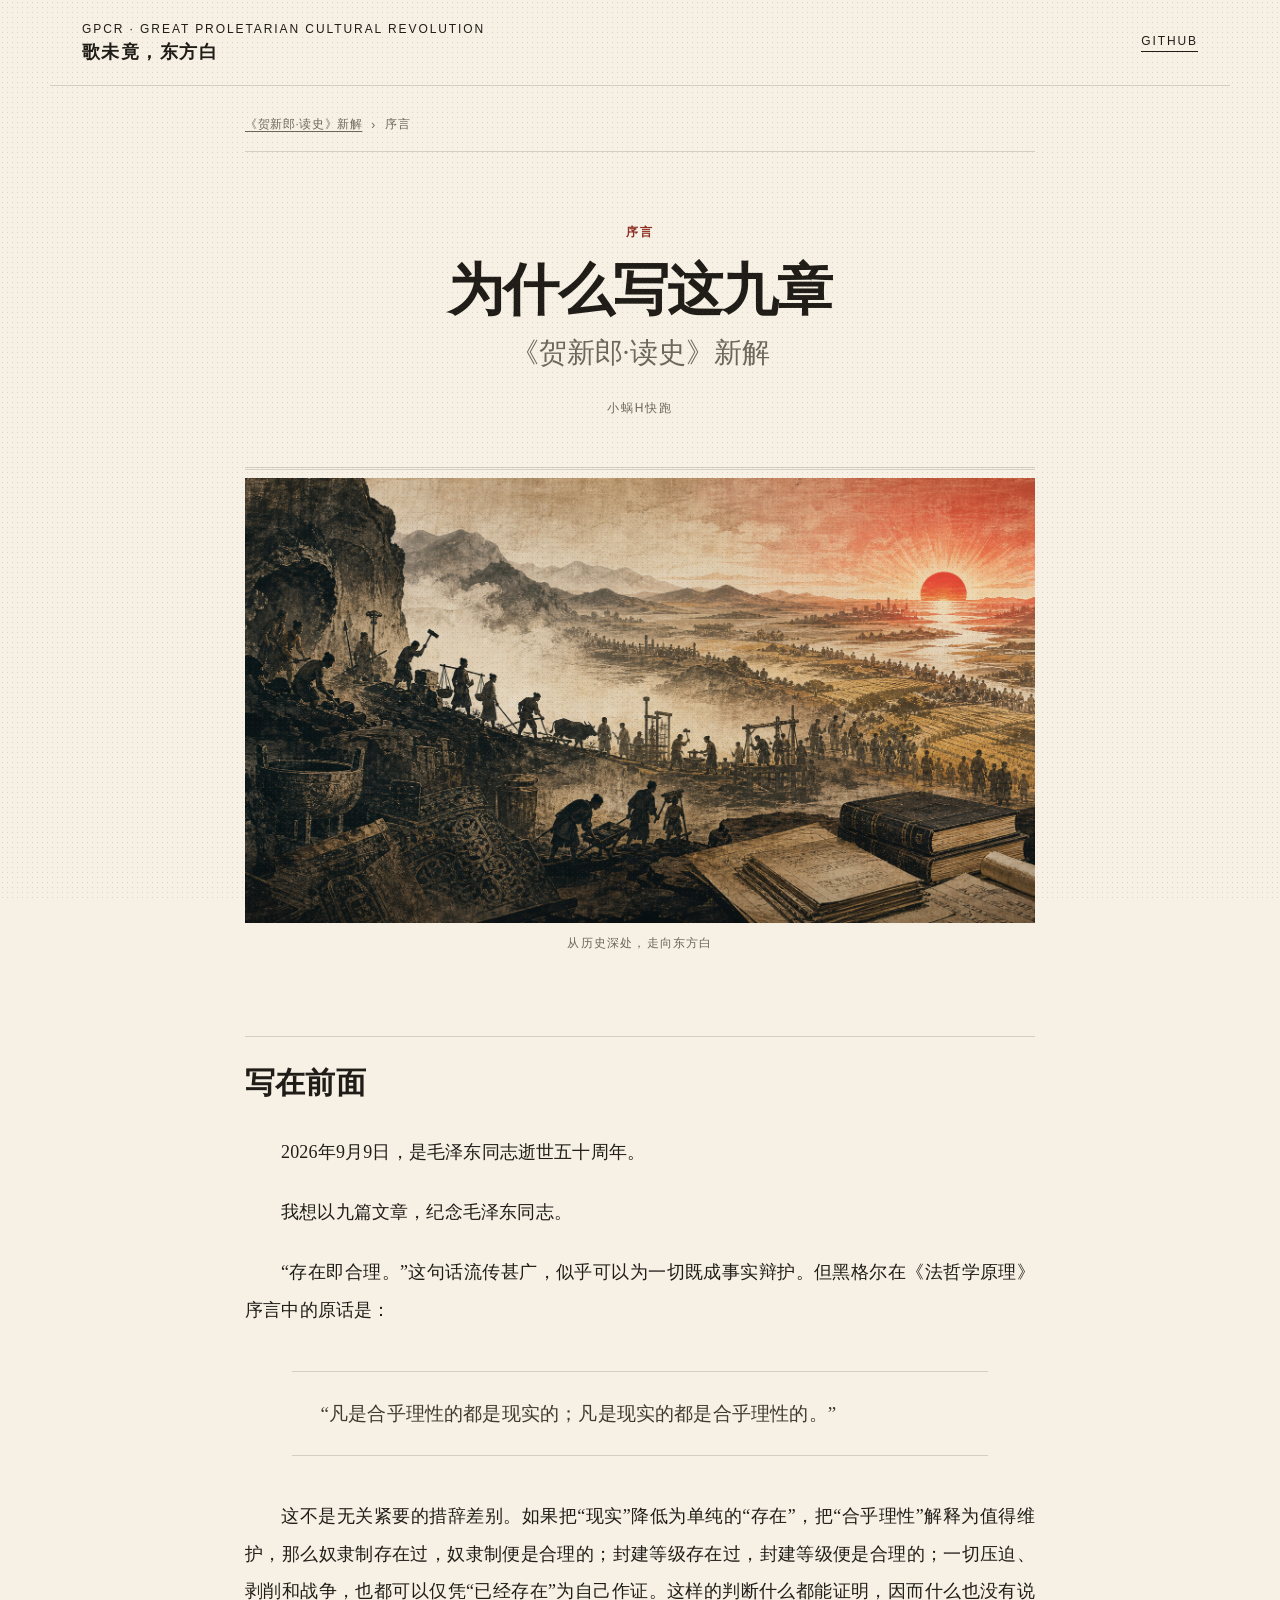
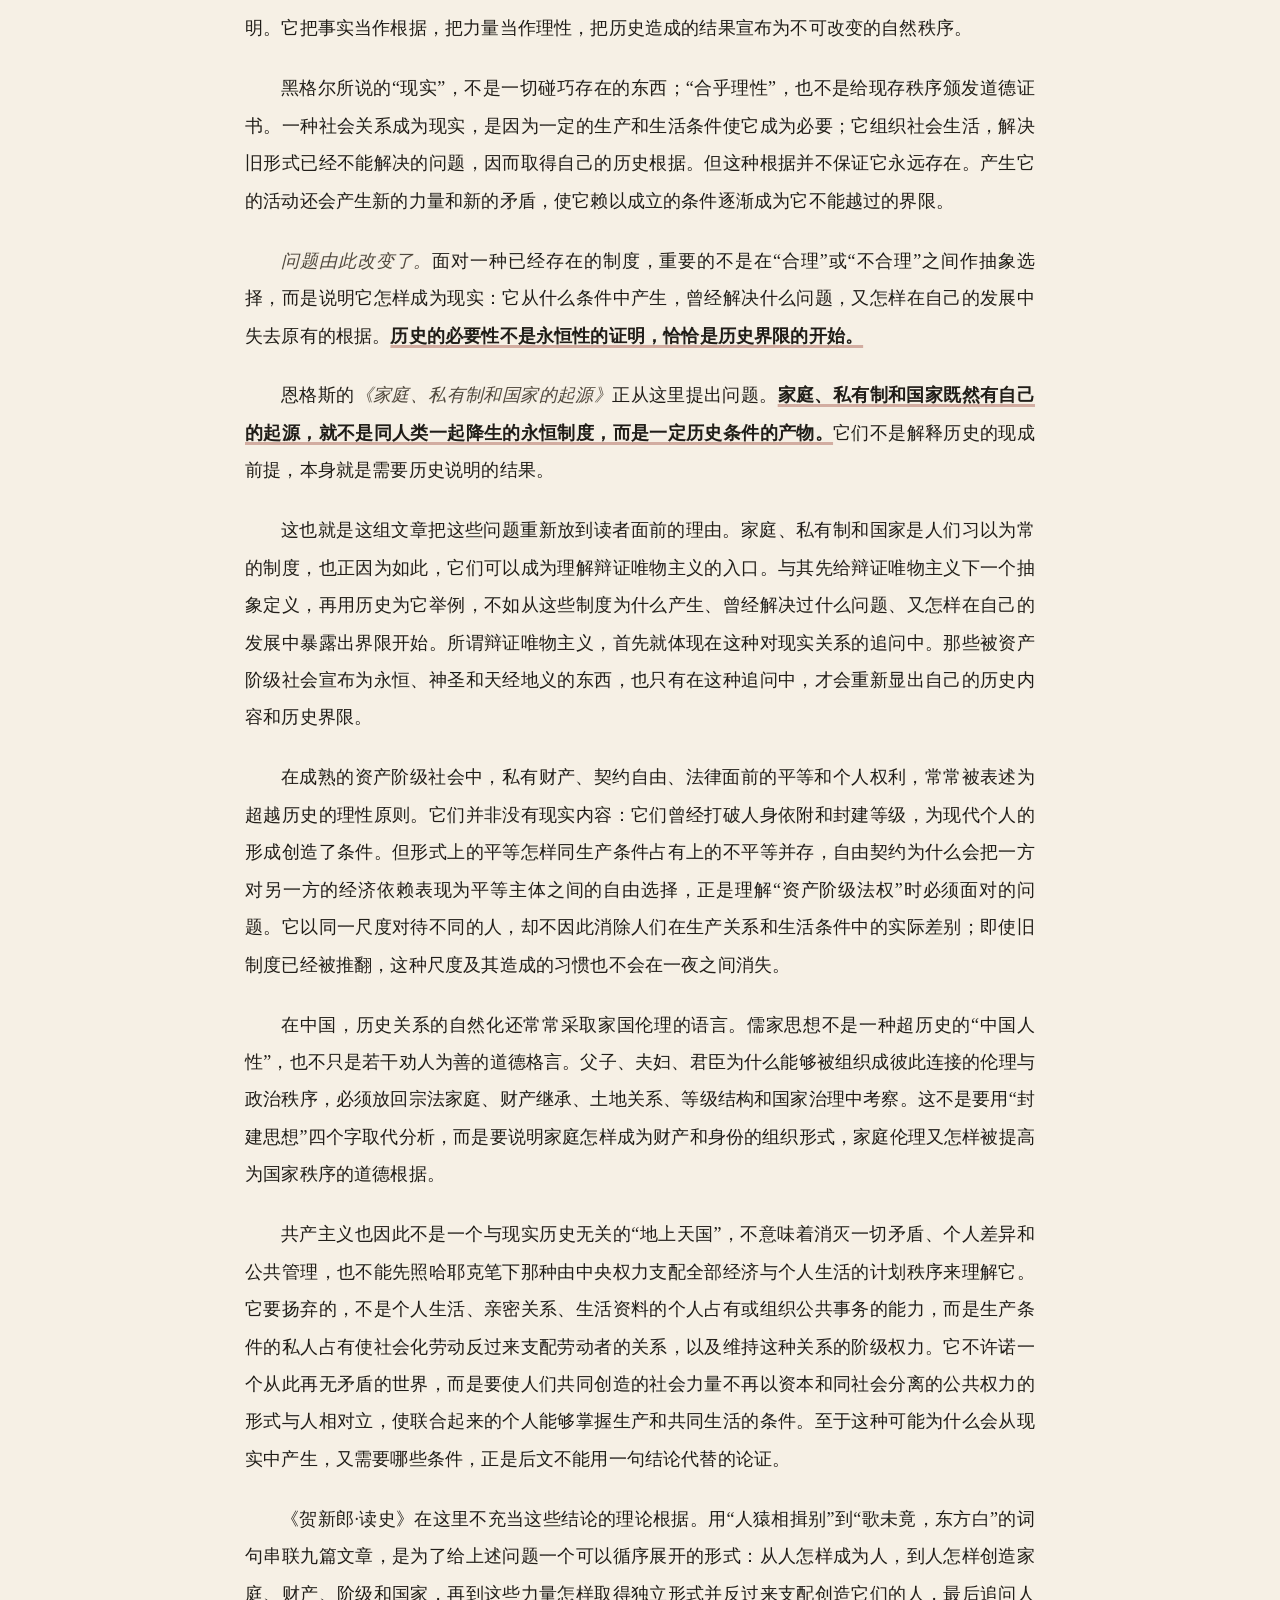
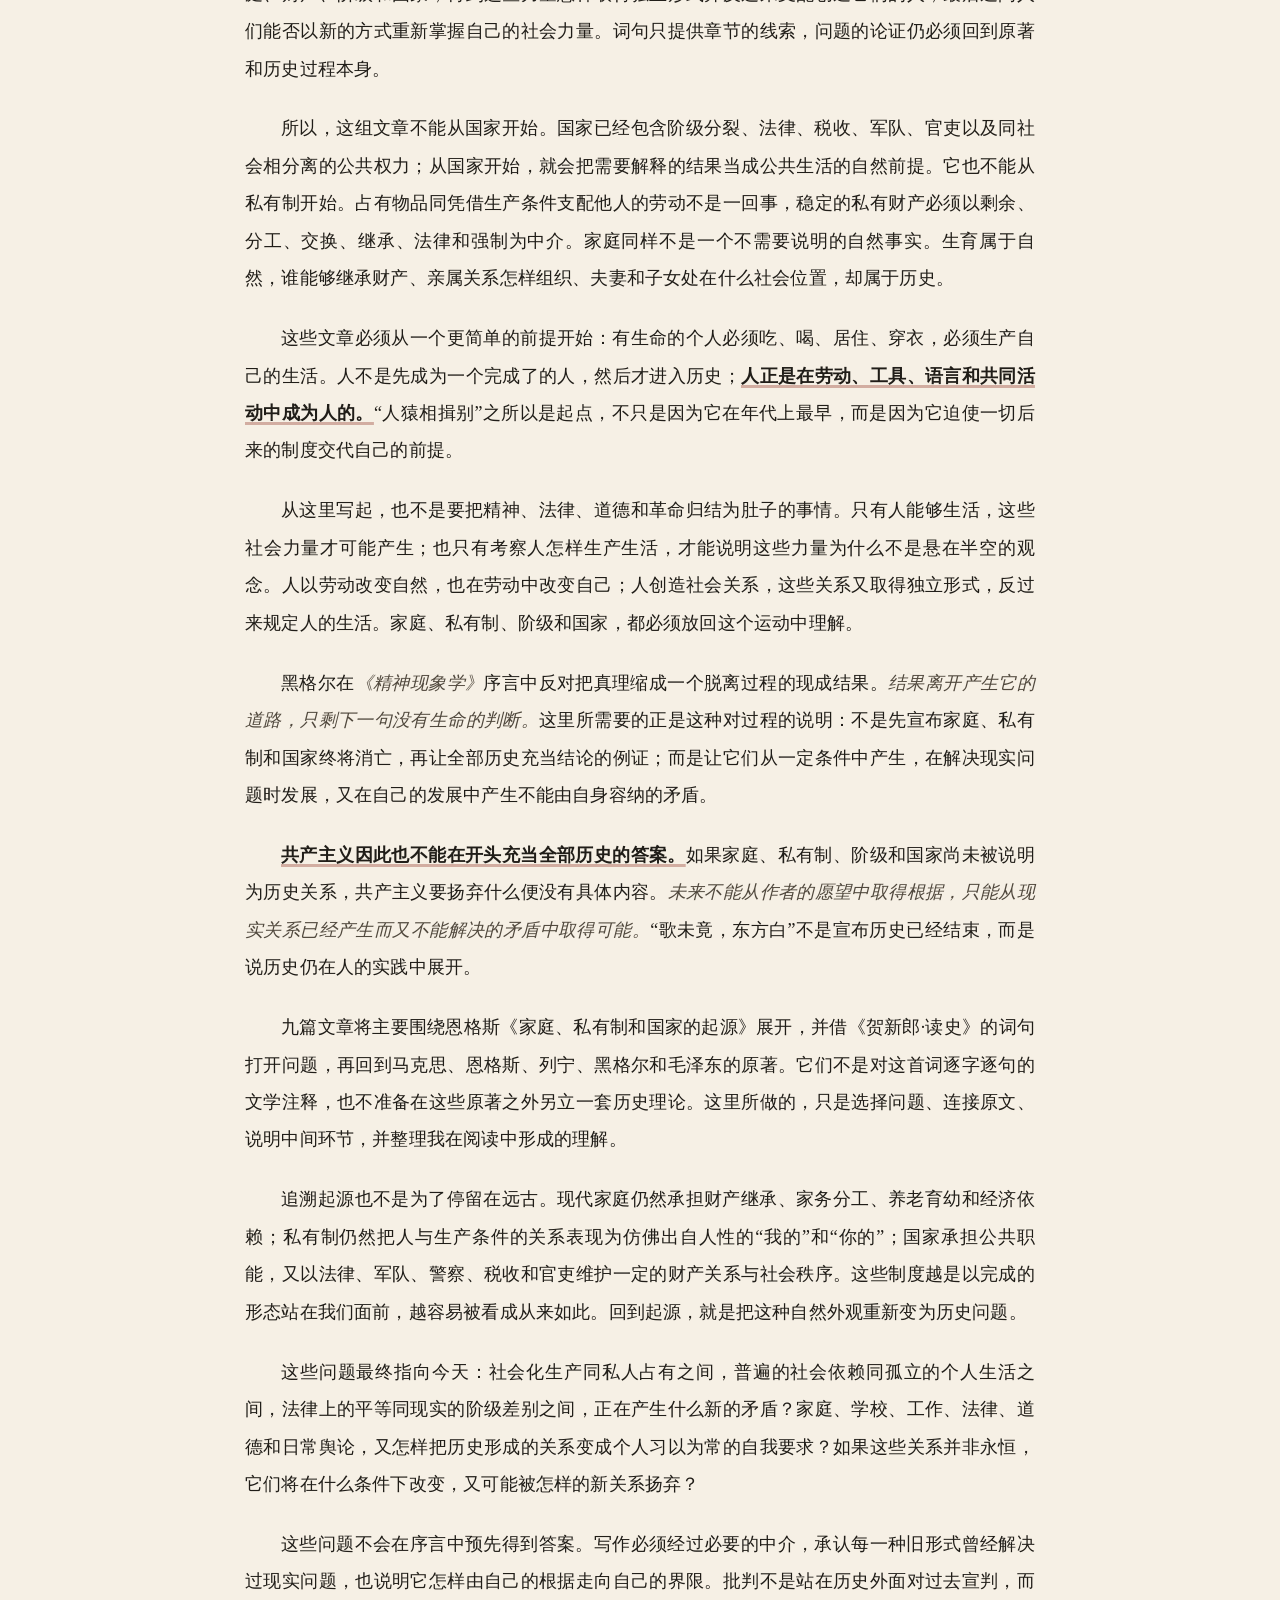
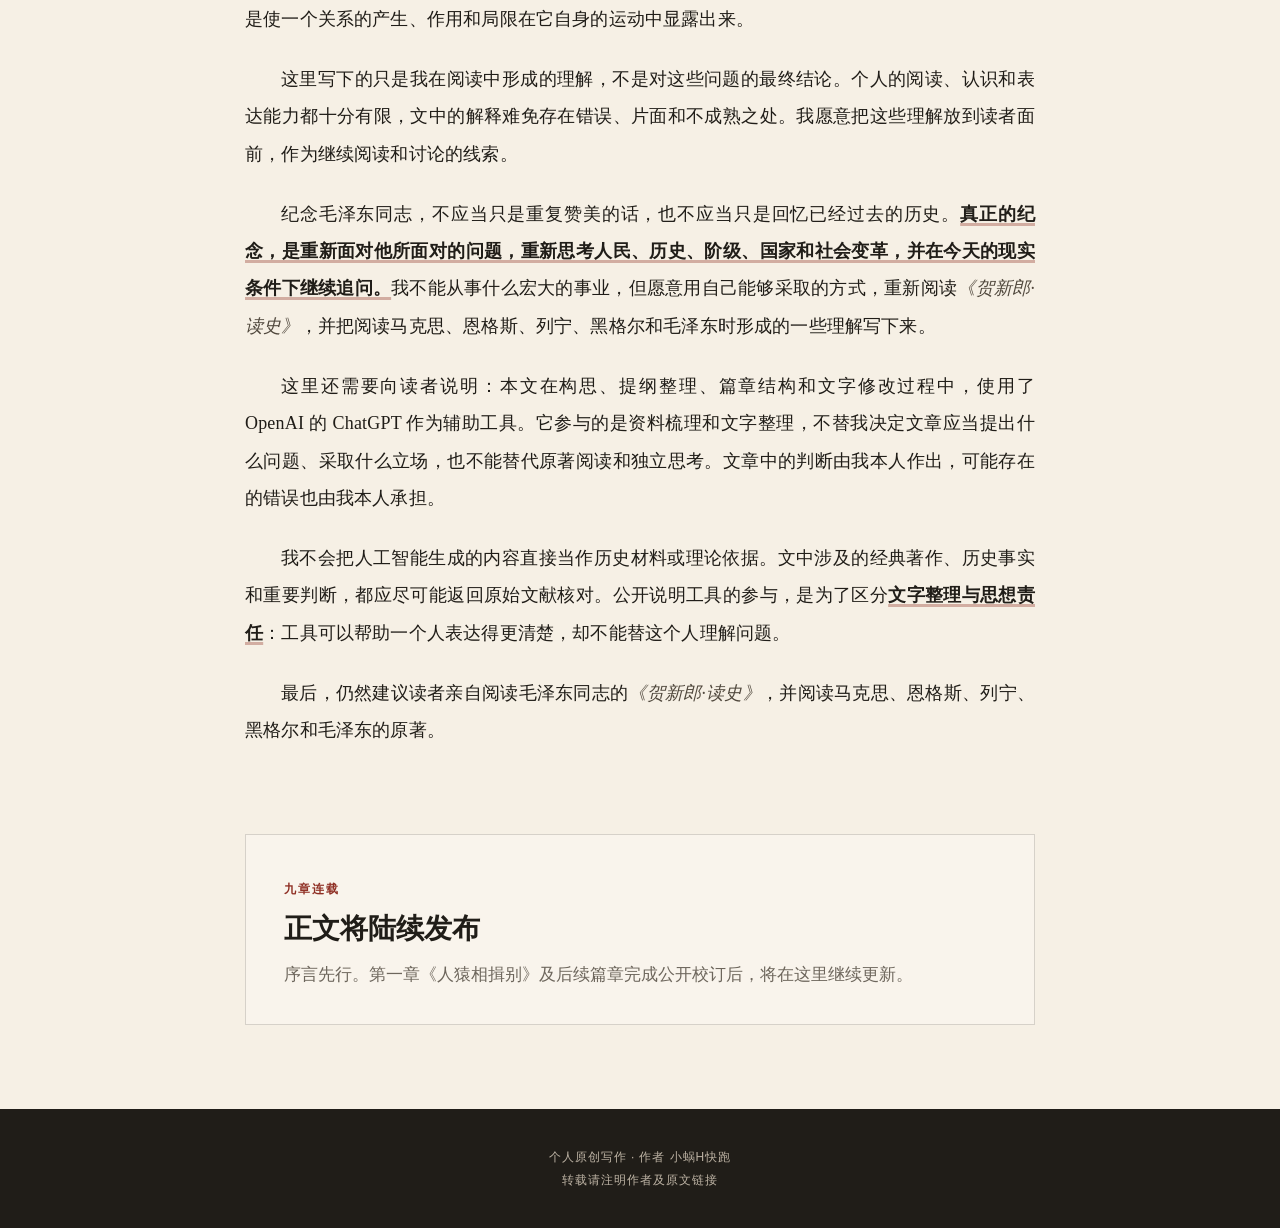
==== commit 88e66d9d: "Refine preface typography and quotations" ====
--- a/docs/preface/index.html
+++ b/docs/preface/index.html
@@ -20,35 +20,37 @@
     <a class="github" href="https://github.com/SnailKorchagin/GPCR-Reading">GitHub</a>
   </header>
   <main class="article-shell"><article>
-  <header class="article-header"><p class="eyebrow">序言 · 首发</p><h1>为什么写这九章</h1><p class="subtitle">《贺新郎·读史》新解</p><p class="byline">作者 · 小蜗H快跑</p></header>
+  <nav class="archive-path"><a href="../index.html">《贺新郎·读史》新解</a><span>›</span><span>序言</span></nav>
+  <header class="article-header"><p class="eyebrow">序言</p><h1>为什么写这九章</h1><p class="subtitle">《贺新郎·读史》新解</p><p class="byline">小蜗H快跑</p></header>
   <figure class="chapter-image preface-image"><img src="../assets/preface-hero.png" alt="劳动的人们穿过历史，走向东方晨光"><figcaption>从历史深处，走向东方白</figcaption></figure>
   <div class="prose"><h2 id="section-1">写在前面</h2>
 <p>2026年9月9日，是毛泽东同志逝世五十周年。</p>
 <p>我想以九篇文章，纪念毛泽东同志。</p>
-<p>“存在即合理。”这句话流传甚广，似乎可以为一切既成事实辩护。但黑格尔在《法哲学原理》序言中的原话是：“凡是合乎理性的都是现实的；凡是现实的都是合乎理性的。”</p>
+<p>“存在即合理。”这句话流传甚广，似乎可以为一切既成事实辩护。但黑格尔在《法哲学原理》序言中的原话是：</p>
+<blockquote><p>“凡是合乎理性的都是现实的；凡是现实的都是合乎理性的。”</p></blockquote>
 <p>这不是无关紧要的措辞差别。如果把“现实”降低为单纯的“存在”，把“合乎理性”解释为值得维护，那么奴隶制存在过，奴隶制便是合理的；封建等级存在过，封建等级便是合理的；一切压迫、剥削和战争，也都可以仅凭“已经存在”为自己作证。这样的判断什么都能证明，因而什么也没有说明。它把事实当作根据，把力量当作理性，把历史造成的结果宣布为不可改变的自然秩序。</p>
 <p>黑格尔所说的“现实”，不是一切碰巧存在的东西；“合乎理性”，也不是给现存秩序颁发道德证书。一种社会关系成为现实，是因为一定的生产和生活条件使它成为必要；它组织社会生活，解决旧形式已经不能解决的问题，因而取得自己的历史根据。但这种根据并不保证它永远存在。产生它的活动还会产生新的力量和新的矛盾，使它赖以成立的条件逐渐成为它不能越过的界限。</p>
-<p>问题由此改变了。面对一种已经存在的制度，重要的不是在“合理”或“不合理”之间作抽象选择，而是说明它怎样成为现实：它从什么条件中产生，曾经解决什么问题，又怎样在自己的发展中失去原有的根据。历史的必要性不是永恒性的证明，恰恰是历史界限的开始。</p>
-<p>恩格斯的《家庭、私有制和国家的起源》正从这里提出问题。家庭、私有制和国家既然有自己的起源，就不是同人类一起降生的永恒制度，而是一定历史条件的产物。它们不是解释历史的现成前提，本身就是需要历史说明的结果。</p>
+<p><em>问题由此改变了。</em>面对一种已经存在的制度，重要的不是在“合理”或“不合理”之间作抽象选择，而是说明它怎样成为现实：它从什么条件中产生，曾经解决什么问题，又怎样在自己的发展中失去原有的根据。<strong>历史的必要性不是永恒性的证明，恰恰是历史界限的开始。</strong></p>
+<p>恩格斯的<em>《家庭、私有制和国家的起源》</em>正从这里提出问题。<strong>家庭、私有制和国家既然有自己的起源，就不是同人类一起降生的永恒制度，而是一定历史条件的产物。</strong>它们不是解释历史的现成前提，本身就是需要历史说明的结果。</p>
 <p>这也就是这组文章把这些问题重新放到读者面前的理由。家庭、私有制和国家是人们习以为常的制度，也正因为如此，它们可以成为理解辩证唯物主义的入口。与其先给辩证唯物主义下一个抽象定义，再用历史为它举例，不如从这些制度为什么产生、曾经解决过什么问题、又怎样在自己的发展中暴露出界限开始。所谓辩证唯物主义，首先就体现在这种对现实关系的追问中。那些被资产阶级社会宣布为永恒、神圣和天经地义的东西，也只有在这种追问中，才会重新显出自己的历史内容和历史界限。</p>
 <p>在成熟的资产阶级社会中，私有财产、契约自由、法律面前的平等和个人权利，常常被表述为超越历史的理性原则。它们并非没有现实内容：它们曾经打破人身依附和封建等级，为现代个人的形成创造了条件。但形式上的平等怎样同生产条件占有上的不平等并存，自由契约为什么会把一方对另一方的经济依赖表现为平等主体之间的自由选择，正是理解“资产阶级法权”时必须面对的问题。它以同一尺度对待不同的人，却不因此消除人们在生产关系和生活条件中的实际差别；即使旧制度已经被推翻，这种尺度及其造成的习惯也不会在一夜之间消失。</p>
 <p>在中国，历史关系的自然化还常常采取家国伦理的语言。儒家思想不是一种超历史的“中国人性”，也不只是若干劝人为善的道德格言。父子、夫妇、君臣为什么能够被组织成彼此连接的伦理与政治秩序，必须放回宗法家庭、财产继承、土地关系、等级结构和国家治理中考察。这不是要用“封建思想”四个字取代分析，而是要说明家庭怎样成为财产和身份的组织形式，家庭伦理又怎样被提高为国家秩序的道德根据。</p>
 <p>共产主义也因此不是一个与现实历史无关的“地上天国”，不意味着消灭一切矛盾、个人差异和公共管理，也不能先照哈耶克笔下那种由中央权力支配全部经济与个人生活的计划秩序来理解它。它要扬弃的，不是个人生活、亲密关系、生活资料的个人占有或组织公共事务的能力，而是生产条件的私人占有使社会化劳动反过来支配劳动者的关系，以及维持这种关系的阶级权力。它不许诺一个从此再无矛盾的世界，而是要使人们共同创造的社会力量不再以资本和同社会分离的公共权力的形式与人相对立，使联合起来的个人能够掌握生产和共同生活的条件。至于这种可能为什么会从现实中产生，又需要哪些条件，正是后文不能用一句结论代替的论证。</p>
 <p>《贺新郎·读史》在这里不充当这些结论的理论根据。用“人猿相揖别”到“歌未竟，东方白”的词句串联九篇文章，是为了给上述问题一个可以循序展开的形式：从人怎样成为人，到人怎样创造家庭、财产、阶级和国家，再到这些力量怎样取得独立形式并反过来支配创造它们的人，最后追问人们能否以新的方式重新掌握自己的社会力量。词句只提供章节的线索，问题的论证仍必须回到原著和历史过程本身。</p>
 <p>所以，这组文章不能从国家开始。国家已经包含阶级分裂、法律、税收、军队、官吏以及同社会相分离的公共权力；从国家开始，就会把需要解释的结果当成公共生活的自然前提。它也不能从私有制开始。占有物品同凭借生产条件支配他人的劳动不是一回事，稳定的私有财产必须以剩余、分工、交换、继承、法律和强制为中介。家庭同样不是一个不需要说明的自然事实。生育属于自然，谁能够继承财产、亲属关系怎样组织、夫妻和子女处在什么社会位置，却属于历史。</p>
-<p>这些文章必须从一个更简单的前提开始：有生命的个人必须吃、喝、居住、穿衣，必须生产自己的生活。人不是先成为一个完成了的人，然后才进入历史；人正是在劳动、工具、语言和共同活动中成为人的。“人猿相揖别”之所以是起点，不只是因为它在年代上最早，而是因为它迫使一切后来的制度交代自己的前提。</p>
+<p>这些文章必须从一个更简单的前提开始：有生命的个人必须吃、喝、居住、穿衣，必须生产自己的生活。人不是先成为一个完成了的人，然后才进入历史；<strong>人正是在劳动、工具、语言和共同活动中成为人的。</strong>“人猿相揖别”之所以是起点，不只是因为它在年代上最早，而是因为它迫使一切后来的制度交代自己的前提。</p>
 <p>从这里写起，也不是要把精神、法律、道德和革命归结为肚子的事情。只有人能够生活，这些社会力量才可能产生；也只有考察人怎样生产生活，才能说明这些力量为什么不是悬在半空的观念。人以劳动改变自然，也在劳动中改变自己；人创造社会关系，这些关系又取得独立形式，反过来规定人的生活。家庭、私有制、阶级和国家，都必须放回这个运动中理解。</p>
-<p>黑格尔在《精神现象学》序言中反对把真理缩成一个脱离过程的现成结果。结果离开产生它的道路，只剩下一句没有生命的判断。这里所需要的正是这种对过程的说明：不是先宣布家庭、私有制和国家终将消亡，再让全部历史充当结论的例证；而是让它们从一定条件中产生，在解决现实问题时发展，又在自己的发展中产生不能由自身容纳的矛盾。</p>
-<p>共产主义因此也不能在开头充当全部历史的答案。如果家庭、私有制、阶级和国家尚未被说明为历史关系，共产主义要扬弃什么便没有具体内容。未来不能从作者的愿望中取得根据，只能从现实关系已经产生而又不能解决的矛盾中取得可能。“歌未竟，东方白”不是宣布历史已经结束，而是说历史仍在人的实践中展开。</p>
+<p>黑格尔在<em>《精神现象学》</em>序言中反对把真理缩成一个脱离过程的现成结果。<em>结果离开产生它的道路，只剩下一句没有生命的判断。</em>这里所需要的正是这种对过程的说明：不是先宣布家庭、私有制和国家终将消亡，再让全部历史充当结论的例证；而是让它们从一定条件中产生，在解决现实问题时发展，又在自己的发展中产生不能由自身容纳的矛盾。</p>
+<p><strong>共产主义因此也不能在开头充当全部历史的答案。</strong>如果家庭、私有制、阶级和国家尚未被说明为历史关系，共产主义要扬弃什么便没有具体内容。<em>未来不能从作者的愿望中取得根据，只能从现实关系已经产生而又不能解决的矛盾中取得可能。</em>“歌未竟，东方白”不是宣布历史已经结束，而是说历史仍在人的实践中展开。</p>
 <p>九篇文章将主要围绕恩格斯《家庭、私有制和国家的起源》展开，并借《贺新郎·读史》的词句打开问题，再回到马克思、恩格斯、列宁、黑格尔和毛泽东的原著。它们不是对这首词逐字逐句的文学注释，也不准备在这些原著之外另立一套历史理论。这里所做的，只是选择问题、连接原文、说明中间环节，并整理我在阅读中形成的理解。</p>
 <p>追溯起源也不是为了停留在远古。现代家庭仍然承担财产继承、家务分工、养老育幼和经济依赖；私有制仍然把人与生产条件的关系表现为仿佛出自人性的“我的”和“你的”；国家承担公共职能，又以法律、军队、警察、税收和官吏维护一定的财产关系与社会秩序。这些制度越是以完成的形态站在我们面前，越容易被看成从来如此。回到起源，就是把这种自然外观重新变为历史问题。</p>
 <p>这些问题最终指向今天：社会化生产同私人占有之间，普遍的社会依赖同孤立的个人生活之间，法律上的平等同现实的阶级差别之间，正在产生什么新的矛盾？家庭、学校、工作、法律、道德和日常舆论，又怎样把历史形成的关系变成个人习以为常的自我要求？如果这些关系并非永恒，它们将在什么条件下改变，又可能被怎样的新关系扬弃？</p>
 <p>这些问题不会在序言中预先得到答案。写作必须经过必要的中介，承认每一种旧形式曾经解决过现实问题，也说明它怎样由自己的根据走向自己的界限。批判不是站在历史外面对过去宣判，而是使一个关系的产生、作用和局限在它自身的运动中显露出来。</p>
 <p>这里写下的只是我在阅读中形成的理解，不是对这些问题的最终结论。个人的阅读、认识和表达能力都十分有限，文中的解释难免存在错误、片面和不成熟之处。我愿意把这些理解放到读者面前，作为继续阅读和讨论的线索。</p>
-<p>纪念毛泽东同志，不应当只是重复赞美的话，也不应当只是回忆已经过去的历史。真正的纪念，是重新面对他所面对的问题，重新思考人民、历史、阶级、国家和社会变革，并在今天的现实条件下继续追问。我不能从事什么宏大的事业，但愿意用自己能够采取的方式，重新阅读《贺新郎·读史》，并把阅读马克思、恩格斯、列宁、黑格尔和毛泽东时形成的一些理解写下来。</p>
+<p>纪念毛泽东同志，不应当只是重复赞美的话，也不应当只是回忆已经过去的历史。<strong>真正的纪念，是重新面对他所面对的问题，重新思考人民、历史、阶级、国家和社会变革，并在今天的现实条件下继续追问。</strong>我不能从事什么宏大的事业，但愿意用自己能够采取的方式，重新阅读<em>《贺新郎·读史》</em>，并把阅读马克思、恩格斯、列宁、黑格尔和毛泽东时形成的一些理解写下来。</p>
 <p>这里还需要向读者说明：本文在构思、提纲整理、篇章结构和文字修改过程中，使用了 OpenAI 的 ChatGPT 作为辅助工具。它参与的是资料梳理和文字整理，不替我决定文章应当提出什么问题、采取什么立场，也不能替代原著阅读和独立思考。文章中的判断由我本人作出，可能存在的错误也由我本人承担。</p>
-<p>我不会把人工智能生成的内容直接当作历史材料或理论依据。文中涉及的经典著作、历史事实和重要判断，都应尽可能返回原始文献核对。公开说明工具的参与，是为了区分文字整理与思想责任：工具可以帮助一个人表达得更清楚，却不能替这个人理解问题。</p>
-<p>最后，仍然建议读者亲自阅读毛泽东同志的《贺新郎·读史》，并阅读马克思、恩格斯、列宁、黑格尔和毛泽东的原著。</p></div>
+<p>我不会把人工智能生成的内容直接当作历史材料或理论依据。文中涉及的经典著作、历史事实和重要判断，都应尽可能返回原始文献核对。公开说明工具的参与，是为了区分<strong>文字整理与思想责任</strong>：工具可以帮助一个人表达得更清楚，却不能替这个人理解问题。</p>
+<p>最后，仍然建议读者亲自阅读毛泽东同志的<em>《贺新郎·读史》</em>，并阅读马克思、恩格斯、列宁、黑格尔和毛泽东的原著。</p></div>
   <aside class="forthcoming"><p class="eyebrow">九章连载</p><h2>正文将陆续发布</h2><p>序言先行。第一章《人猿相揖别》及后续篇章完成公开校订后，将在这里继续更新。</p></aside>
 </article></main>
   <footer><p>个人原创写作 · 作者 小蜗H快跑</p><p>转载请注明作者及原文链接</p></footer>
--- a/docs/assets/site.css
+++ b/docs/assets/site.css
@@ -51,23 +51,27 @@
 .arc p { margin: 0; }
 .arc span { color: var(--red); }
 
-.article-shell { width: min(100% - 40px, 860px); margin: auto; }
-.article-header { padding: 90px 0 48px; text-align: center; }
-.article-header h1 { margin: 18px 0 12px; font-size: clamp(40px, 7vw, 68px); line-height: 1.18; letter-spacing: -.025em; }
+.article-shell { width: min(100% - 40px, 790px); margin: auto; }
+.archive-path { display: flex; gap: 9px; align-items: center; padding: 30px 0 18px; border-bottom: 1px solid var(--line); color: var(--muted); font: 12px var(--sans); letter-spacing: .05em; }
+.archive-path a { text-underline-offset: 3px; }
+.article-header { padding: 60px 0 38px; text-align: center; border-bottom: 3px double var(--line); }
+.article-header h1 { margin: 16px 0 10px; font-size: clamp(38px, 6vw, 56px); line-height: 1.2; letter-spacing: -.02em; }
 .subtitle { margin: 0 auto 24px; color: var(--muted); font-size: clamp(20px, 3vw, 28px); }
 .byline { margin-top: 28px; color: var(--muted); }
-.chapter-image { margin: 0 0 64px; }
+.chapter-image { margin: 38px 0 64px; }
 .chapter-image img { width: 100%; max-height: 540px; object-fit: cover; object-position: center 20%; }
 .preface-image { margin-top: 8px; }
 .preface-image figcaption { padding-top: 12px; color: var(--muted); text-align: center; font: 12px var(--sans); letter-spacing: .1em; }
 .forthcoming { margin: 84px 0; padding: 34px 38px; border: 1px solid var(--line); background: rgba(255,255,255,.28); }
 .forthcoming h2 { margin: 10px 0 12px; font-size: 28px; }
 .forthcoming p:last-child { margin: 0; color: var(--muted); font-size: 17px; line-height: 1.8; }
-.prose { font-size: 18px; line-height: 2; letter-spacing: .01em; }
-.prose p { margin: 0 0 1.5em; }
+.prose { font-size: 18px; line-height: 2.08; letter-spacing: .01em; text-align: justify; }
+.prose > p { margin: 0 0 1.25em; text-indent: 2em; }
+.prose strong { font-weight: 700; text-decoration: underline; text-decoration-color: rgba(143,47,36,.35); text-decoration-thickness: 3px; text-underline-offset: 3px; }
+.prose em { color: #50483d; }
 .prose h2 { margin: 2.8em 0 1em; padding-top: .8em; border-top: 1px solid var(--line); font-size: 30px; line-height: 1.45; }
 .prose h3 { margin: 2.3em 0 .8em; font-size: 23px; }
-.prose blockquote { margin: 2em 0; padding: 18px 24px; border-left: 3px solid var(--red); background: rgba(255,255,255,.36); color: #4f493f; }
+.prose blockquote { width: 88%; margin: 2.2em auto; padding: 22px 28px; border-top: 1px solid var(--line); border-bottom: 1px solid var(--line); color: #3f392f; font-size: 19px; text-align: left; }
 .prose blockquote p { margin: 0; }
 .prose ol { margin: 1.5em 0 2em; padding-left: 1.6em; }
 .prose li { padding-left: .4em; margin-bottom: .6em; }
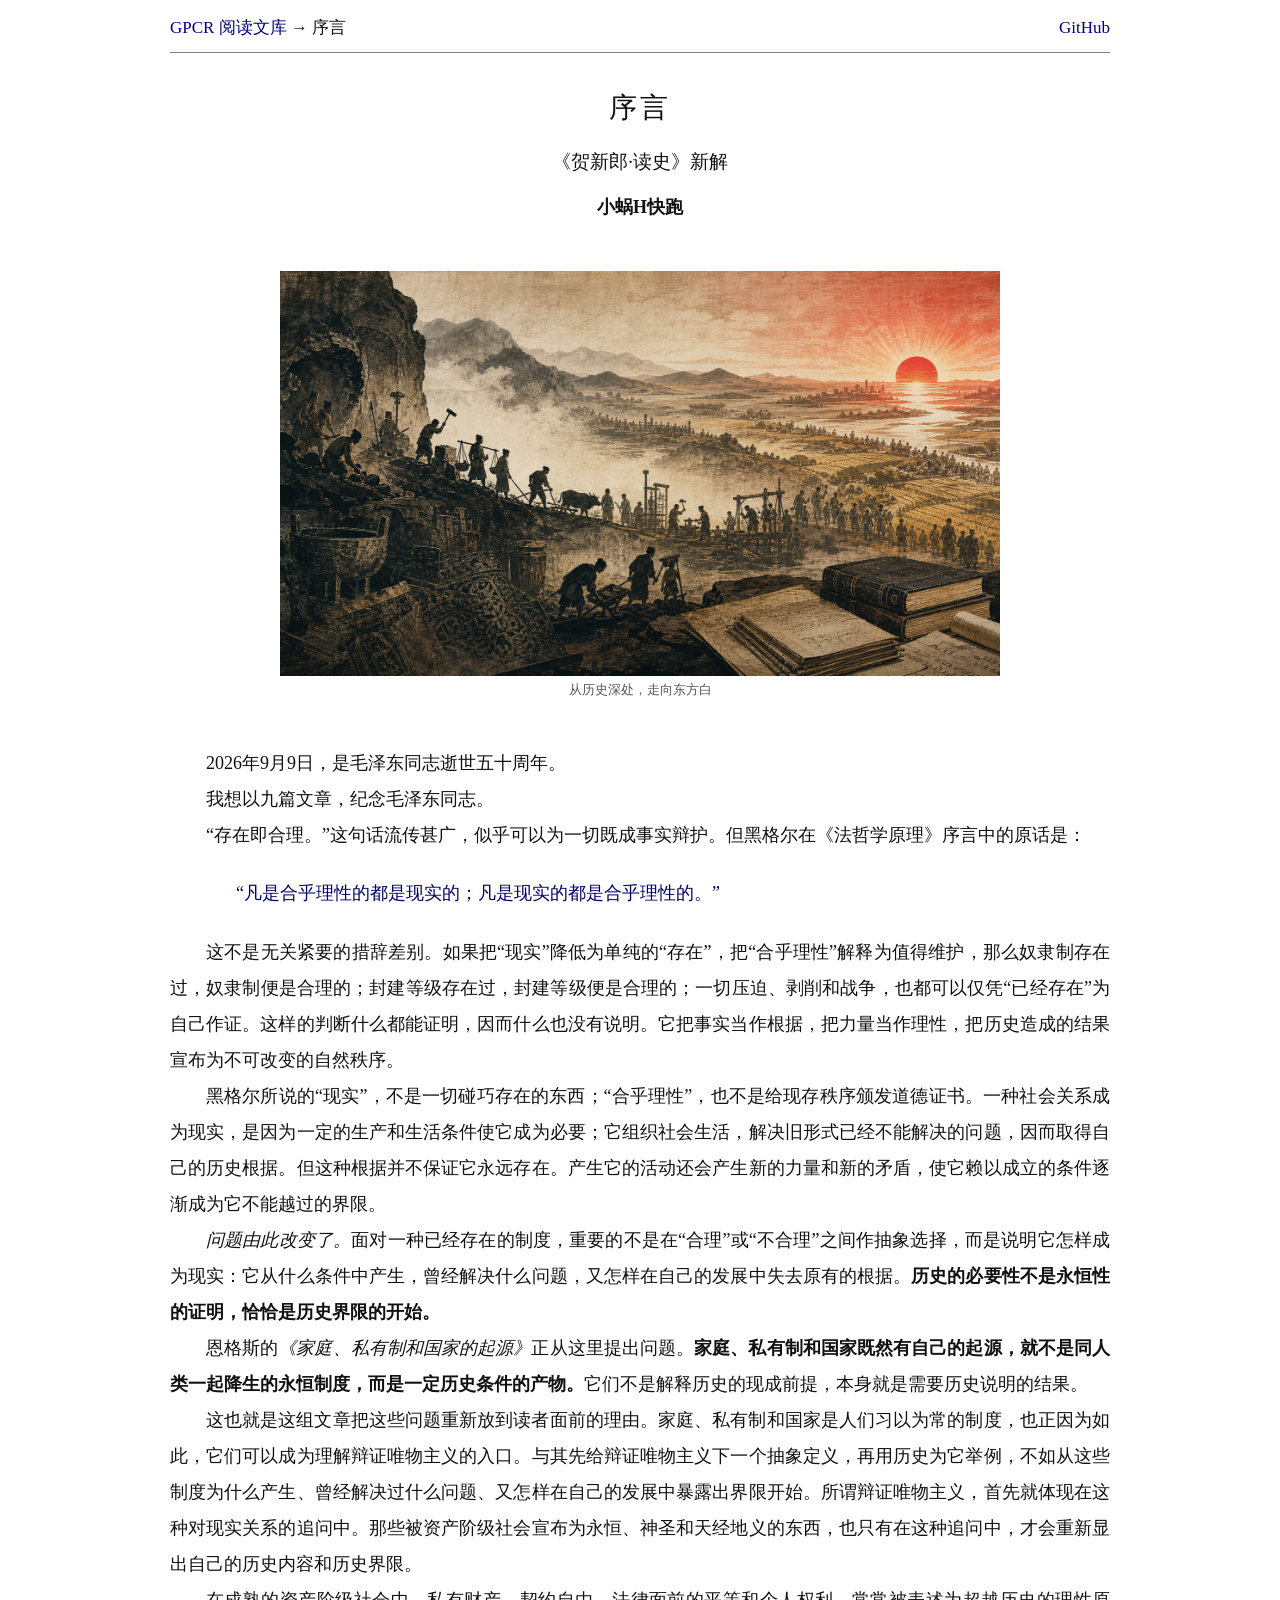
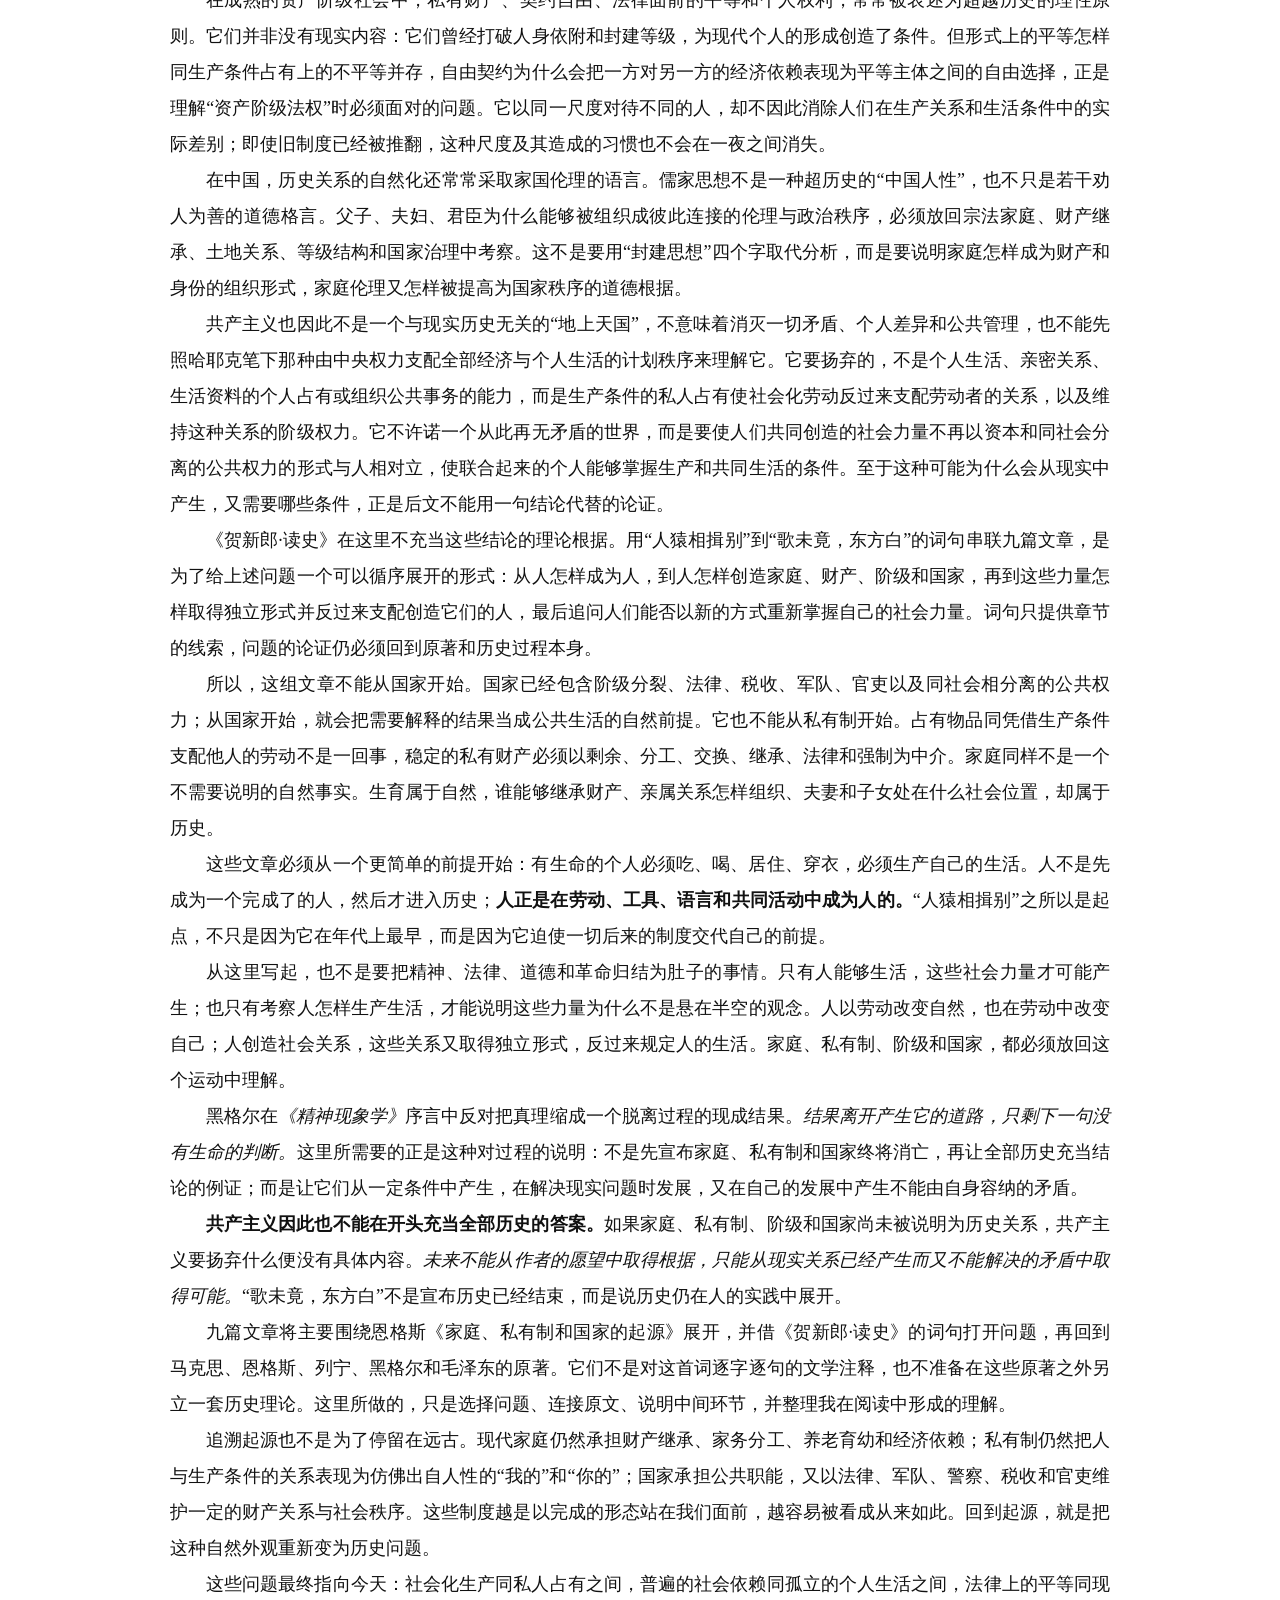
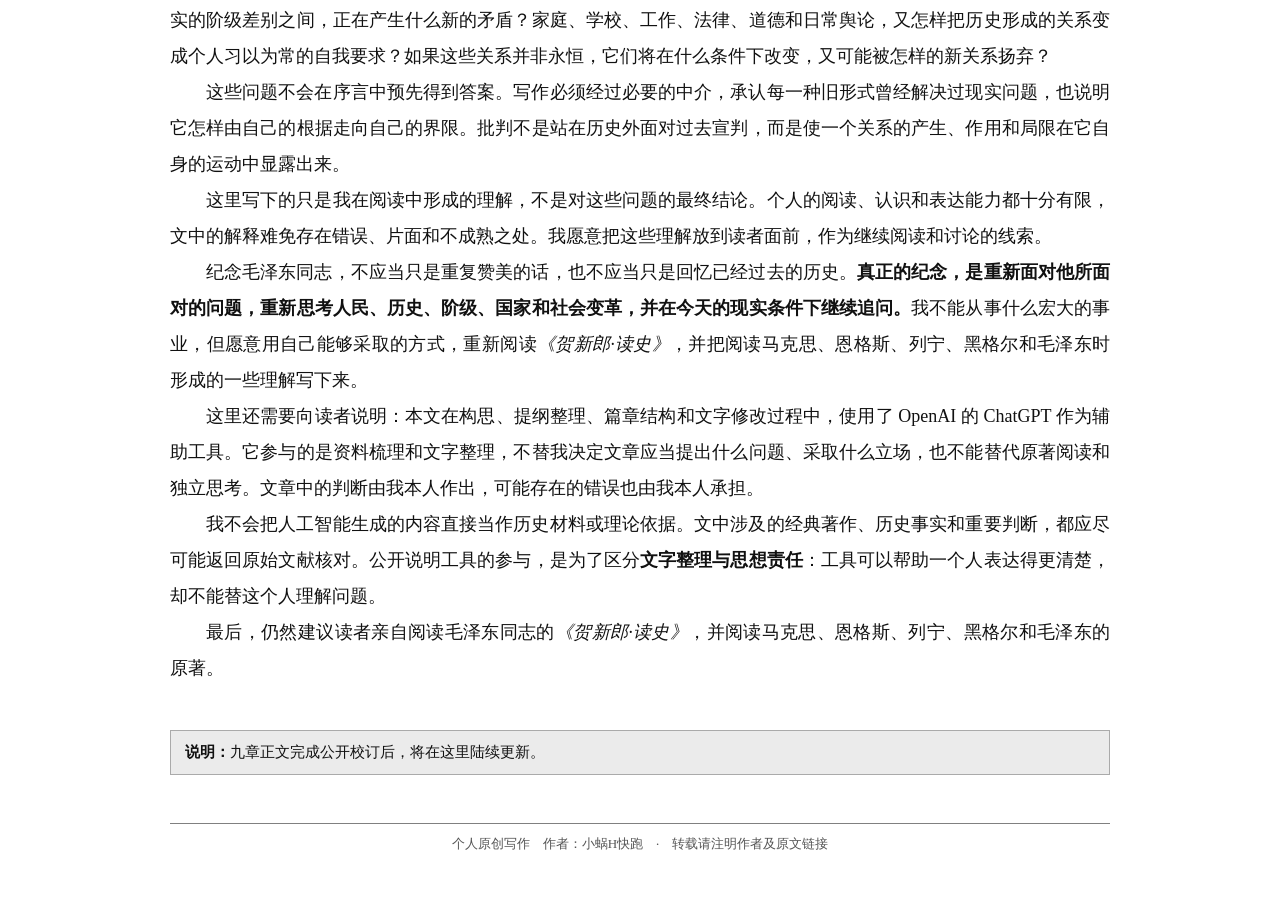
==== commit 6a20cd8f: "Adopt Marxists archive reading layout" ====
--- a/docs/preface/index.html
+++ b/docs/preface/index.html
@@ -3,11 +3,11 @@
 <head>
   <meta charset="utf-8">
   <meta name="viewport" content="width=device-width, initial-scale=1">
-  <title>序言——为什么写这九章｜《贺新郎·读史》新解</title>
+  <title>序言｜《贺新郎·读史》新解</title>
   <meta name="description" content="这组原创文章的写作缘起、问题意识和九章结构。">
   <meta name="author" content="小蜗H快跑">
   <meta property="og:type" content="article">
-  <meta property="og:title" content="序言——为什么写这九章">
+  <meta property="og:title" content="序言">
   <meta property="og:description" content="这组原创文章的写作缘起、问题意识和九章结构。">
   <meta property="og:url" content="https://snailkorchagin.github.io/GPCR-Reading/preface/">
   <meta property="og:image" content="https://snailkorchagin.github.io/GPCR-Reading/assets/preface-hero.png">
@@ -16,15 +16,14 @@
 </head>
 <body>
   <header class="site-header">
-    <a class="brand" href="../index.html"><span>GPCR · Great Proletarian Cultural Revolution</span><b>歌未竟，东方白</b></a>
-    <a class="github" href="https://github.com/SnailKorchagin/GPCR-Reading">GitHub</a>
+    <div><a href="../index.html">GPCR 阅读文库</a> → 序言</div>
+    <a href="https://github.com/SnailKorchagin/GPCR-Reading">GitHub</a>
   </header>
+  <hr class="site-rule">
   <main class="article-shell"><article>
-  <nav class="archive-path"><a href="../index.html">《贺新郎·读史》新解</a><span>›</span><span>序言</span></nav>
-  <header class="article-header"><p class="eyebrow">序言</p><h1>为什么写这九章</h1><p class="subtitle">《贺新郎·读史》新解</p><p class="byline">小蜗H快跑</p></header>
+  <header class="article-header"><h1>序言</h1><p class="subtitle">《贺新郎·读史》新解</p><p class="byline">小蜗H快跑</p></header>
   <figure class="chapter-image preface-image"><img src="../assets/preface-hero.png" alt="劳动的人们穿过历史，走向东方晨光"><figcaption>从历史深处，走向东方白</figcaption></figure>
-  <div class="prose"><h2 id="section-1">写在前面</h2>
-<p>2026年9月9日，是毛泽东同志逝世五十周年。</p>
+  <div class="prose"><p>2026年9月9日，是毛泽东同志逝世五十周年。</p>
 <p>我想以九篇文章，纪念毛泽东同志。</p>
 <p>“存在即合理。”这句话流传甚广，似乎可以为一切既成事实辩护。但黑格尔在《法哲学原理》序言中的原话是：</p>
 <blockquote><p>“凡是合乎理性的都是现实的；凡是现实的都是合乎理性的。”</p></blockquote>
@@ -51,8 +50,8 @@
 <p>这里还需要向读者说明：本文在构思、提纲整理、篇章结构和文字修改过程中，使用了 OpenAI 的 ChatGPT 作为辅助工具。它参与的是资料梳理和文字整理，不替我决定文章应当提出什么问题、采取什么立场，也不能替代原著阅读和独立思考。文章中的判断由我本人作出，可能存在的错误也由我本人承担。</p>
 <p>我不会把人工智能生成的内容直接当作历史材料或理论依据。文中涉及的经典著作、历史事实和重要判断，都应尽可能返回原始文献核对。公开说明工具的参与，是为了区分<strong>文字整理与思想责任</strong>：工具可以帮助一个人表达得更清楚，却不能替这个人理解问题。</p>
 <p>最后，仍然建议读者亲自阅读毛泽东同志的<em>《贺新郎·读史》</em>，并阅读马克思、恩格斯、列宁、黑格尔和毛泽东的原著。</p></div>
-  <aside class="forthcoming"><p class="eyebrow">九章连载</p><h2>正文将陆续发布</h2><p>序言先行。第一章《人猿相揖别》及后续篇章完成公开校订后，将在这里继续更新。</p></aside>
+  <aside class="forthcoming"><strong>说明：</strong>九章正文完成公开校订后，将在这里陆续更新。</aside>
 </article></main>
-  <footer><p>个人原创写作 · 作者 小蜗H快跑</p><p>转载请注明作者及原文链接</p></footer>
+  <footer><hr><p>个人原创写作　作者：小蜗H快跑　·　转载请注明作者及原文链接</p></footer>
 </body>
 </html>
--- a/docs/assets/site.css
+++ b/docs/assets/site.css
@@ -1,105 +1,123 @@
 :root {
-  --ink: #201d18;
-  --muted: #6d665c;
-  --paper: #f6f0e5;
-  --paper-deep: #e9decb;
-  --red: #8f2f24;
-  --line: rgba(32, 29, 24, .16);
-  --serif: "Noto Serif SC", "Source Han Serif SC", "Songti SC", STSong, serif;
-  --sans: Inter, "Noto Sans SC", "Microsoft YaHei", sans-serif;
+  --link: #000080;
+  --visited: #0f4bff;
+  --hover: #ff0000;
+  --text: #111;
+  --rule: #808080;
 }
 
 * { box-sizing: border-box; }
-html { scroll-behavior: smooth; }
-body { margin: 0; color: var(--ink); background: var(--paper); font-family: var(--serif); }
-body::before { content: ""; position: fixed; inset: 0; pointer-events: none; opacity: .18; background-image: radial-gradient(#6d5840 .45px, transparent .45px); background-size: 5px 5px; }
-a { color: inherit; }
+html { background: #fff; }
+body {
+  max-width: 960px;
+  margin: 0 auto;
+  padding: 0 10px 42px;
+  color: var(--text);
+  background: #fff;
+  font-family: "Times New Roman", "Noto Sans CJK SC", "Microsoft YaHei", sans-serif;
+  font-size: 18px;
+}
+a { color: var(--link); text-decoration: none; }
+a:visited { color: var(--visited); }
+a:hover { color: var(--hover); text-decoration: underline; }
 img { display: block; max-width: 100%; }
 
-.site-header { position: relative; z-index: 2; max-width: 1180px; margin: auto; min-height: 86px; padding: 18px 32px; display: flex; align-items: center; justify-content: space-between; border-bottom: 1px solid var(--line); }
-.brand { display: grid; gap: 4px; text-decoration: none; }
-.brand span, .eyebrow, .byline, .github { font-family: var(--sans); font-size: 12px; letter-spacing: .16em; text-transform: uppercase; }
-.brand b { font-size: 18px; font-weight: 600; letter-spacing: .08em; }
-.github { text-decoration: none; border-bottom: 1px solid var(--ink); padding-bottom: 3px; }
+.site-header {
+  display: flex;
+  justify-content: space-between;
+  align-items: center;
+  padding: 13px 0 8px;
+  font-size: 17px;
+  line-height: 1.8;
+}
+.site-rule { margin: 0; border: 0; border-top: 1px solid var(--rule); }
 
-.hero { max-width: 1180px; margin: auto; min-height: 650px; padding: 72px 32px 90px; display: grid; grid-template-columns: 1.03fr .97fr; gap: 72px; align-items: center; }
-.eyebrow { color: var(--red); font-weight: 700; }
-.hero h1 { margin: 20px 0 26px; max-width: 620px; font-size: clamp(48px, 7.2vw, 88px); line-height: 1.04; letter-spacing: -.035em; font-weight: 700; }
-.lead { max-width: 650px; font-size: clamp(19px, 2vw, 25px); line-height: 1.9; color: #4f493f; }
-.hero-actions { margin-top: 38px; display: flex; align-items: center; gap: 28px; font-family: var(--sans); }
-.serial-note { color: var(--muted); font-size: 13px; letter-spacing: .08em; }
-.button { display: inline-block; padding: 14px 22px; color: #fff; background: var(--red); text-decoration: none; font-family: var(--sans); font-size: 14px; letter-spacing: .06em; }
-.text-link { text-underline-offset: 5px; }
-.hero-art { margin: 0; position: relative; }
-.hero-art img { width: 100%; max-height: 560px; object-fit: cover; object-position: center 18%; filter: sepia(.1) contrast(.96); box-shadow: 0 28px 70px rgba(38, 29, 18, .23); }
-.hero-art figcaption { position: absolute; right: -16px; bottom: 22px; padding: 10px 14px; background: var(--paper); font-family: var(--sans); font-size: 12px; letter-spacing: .12em; }
+.archive-home, .article-shell { width: 100%; }
+.article-header {
+  margin: 0;
+  padding: 30px 0 46px;
+  text-align: center;
+}
+.article-header h1 {
+  margin: 0 0 12px;
+  font-family: SimSun, "Songti SC", "Noto Serif CJK SC", serif;
+  font-size: 28px;
+  font-weight: 400;
+  line-height: 1.8;
+  letter-spacing: 3px;
+}
+.subtitle { margin: 0 0 10px; font-size: 19px; line-height: 1.8; }
+.byline { margin: 0; font-size: 18px; font-weight: 700; line-height: 2; }
 
-.statement { background: var(--ink); color: #eee4d4; }
-.statement p { max-width: 920px; margin: auto; padding: 58px 32px; font-size: clamp(19px, 2.3vw, 27px); line-height: 1.85; }
-.contents { max-width: 1040px; margin: auto; padding: 110px 32px; }
-.section-heading { margin-bottom: 52px; }
-.section-heading h2 { margin: 12px 0; font-size: clamp(30px, 4.2vw, 48px); }
-.chapter-list { border-top: 1px solid var(--line); }
-.chapter-card { display: grid; grid-template-columns: 58px 1fr 34px; gap: 20px; align-items: start; padding: 30px 4px; border-bottom: 1px solid var(--line); text-decoration: none; transition: padding .2s, background .2s; }
-.chapter-card:hover { padding-left: 18px; padding-right: 18px; background: rgba(255,255,255,.35); }
-.chapter-number { color: var(--red); font: 700 13px var(--sans); letter-spacing: .1em; }
-.chapter-card h2 { margin: -5px 0 6px; font-size: clamp(23px, 3vw, 34px); }
-.chapter-card p { margin: 0; color: var(--muted); line-height: 1.65; }
-.chapter-card .card-question { margin-bottom: 8px; color: var(--ink); font-size: 17px; }
-.arrow { font: 24px var(--sans); }
-.arc { padding: 54px 32px; display: flex; flex-wrap: wrap; justify-content: center; align-items: center; gap: 12px; background: var(--paper-deep); font: 13px var(--sans); letter-spacing: .06em; }
-.arc p { margin: 0; }
-.arc span { color: var(--red); }
+.archive-home .article-header { padding-top: 34px; padding-bottom: 40px; }
+.introduction { margin: 0 30px 42px; text-indent: 2em; line-height: 2; text-align: justify; }
+.archive-home h2 {
+  margin: 0 30px 12px;
+  padding-bottom: 5px;
+  border-bottom: 1px solid #bbb;
+  font-size: 20px;
+  font-weight: 700;
+}
+.archive-list { margin: 0 30px; padding: 0; list-style: none; }
+.archive-list li { display: flex; gap: 18px; padding: 7px 0; line-height: 1.8; }
+.archive-list li a { min-width: 80px; }
+.archive-list li span { color: #444; }
+.publication-note { margin: 28px 30px; color: #555; font-size: 15px; }
 
-.article-shell { width: min(100% - 40px, 790px); margin: auto; }
-.archive-path { display: flex; gap: 9px; align-items: center; padding: 30px 0 18px; border-bottom: 1px solid var(--line); color: var(--muted); font: 12px var(--sans); letter-spacing: .05em; }
-.archive-path a { text-underline-offset: 3px; }
-.article-header { padding: 60px 0 38px; text-align: center; border-bottom: 3px double var(--line); }
-.article-header h1 { margin: 16px 0 10px; font-size: clamp(38px, 6vw, 56px); line-height: 1.2; letter-spacing: -.02em; }
-.subtitle { margin: 0 auto 24px; color: var(--muted); font-size: clamp(20px, 3vw, 28px); }
-.byline { margin-top: 28px; color: var(--muted); }
-.chapter-image { margin: 38px 0 64px; }
-.chapter-image img { width: 100%; max-height: 540px; object-fit: cover; object-position: center 20%; }
-.preface-image { margin-top: 8px; }
-.preface-image figcaption { padding-top: 12px; color: var(--muted); text-align: center; font: 12px var(--sans); letter-spacing: .1em; }
-.forthcoming { margin: 84px 0; padding: 34px 38px; border: 1px solid var(--line); background: rgba(255,255,255,.28); }
-.forthcoming h2 { margin: 10px 0 12px; font-size: 28px; }
-.forthcoming p:last-child { margin: 0; color: var(--muted); font-size: 17px; line-height: 1.8; }
-.prose { font-size: 18px; line-height: 2.08; letter-spacing: .01em; text-align: justify; }
-.prose > p { margin: 0 0 1.25em; text-indent: 2em; }
-.prose strong { font-weight: 700; text-decoration: underline; text-decoration-color: rgba(143,47,36,.35); text-decoration-thickness: 3px; text-underline-offset: 3px; }
-.prose em { color: #50483d; }
-.prose h2 { margin: 2.8em 0 1em; padding-top: .8em; border-top: 1px solid var(--line); font-size: 30px; line-height: 1.45; }
-.prose h3 { margin: 2.3em 0 .8em; font-size: 23px; }
-.prose blockquote { width: 88%; margin: 2.2em auto; padding: 22px 28px; border-top: 1px solid var(--line); border-bottom: 1px solid var(--line); color: #3f392f; font-size: 19px; text-align: left; }
-.prose blockquote p { margin: 0; }
-.prose ol { margin: 1.5em 0 2em; padding-left: 1.6em; }
-.prose li { padding-left: .4em; margin-bottom: .6em; }
-.prose hr { margin: 4em auto; width: 80px; border: 0; border-top: 1px solid var(--red); }
-.prose a { color: var(--red); text-underline-offset: 4px; }
-.chapter-nav { display: grid; grid-template-columns: 1fr 1fr; gap: 22px; margin: 90px 0; padding-top: 28px; border-top: 1px solid var(--line); }
-.chapter-nav a { text-decoration: none; font-size: 18px; line-height: 1.5; }
-.chapter-nav a span { display: block; margin-bottom: 7px; color: var(--muted); font: 11px var(--sans); letter-spacing: .12em; }
-.chapter-nav .next { text-align: right; }
-.not-found { min-height: 65vh; display: grid; place-content: center; justify-items: center; text-align: center; }
-.not-found h1 { font-size: clamp(32px, 6vw, 64px); }
-footer { position: relative; padding: 36px 24px; color: #bdb3a4; background: #201d18; text-align: center; font: 12px/1.7 var(--sans); letter-spacing: .08em; }
-footer p { margin: 2px; }
+.chapter-image { width: 720px; margin: 0 auto 44px; }
+.chapter-image img { width: 100%; height: auto; }
+.chapter-image figcaption { padding-top: 4px; color: #555; text-align: center; font-size: 13px; line-height: 1.6; }
 
-@media (max-width: 760px) {
-  .site-header { min-height: 72px; padding: 14px 20px; }
-  .brand b { font-size: 15px; }
-  .hero { padding: 52px 22px 70px; grid-template-columns: 1fr; gap: 42px; }
-  .hero h1 { font-size: 50px; }
-  .hero-actions { align-items: flex-start; flex-direction: column; gap: 20px; }
-  .hero-art figcaption { right: -8px; }
-  .contents { padding: 78px 22px; }
-  .chapter-card { grid-template-columns: 38px 1fr 22px; gap: 10px; }
-  .chapter-card > div > p:last-child { display: none; }
-  .article-shell { width: min(100% - 36px, 860px); }
-  .article-header { padding-top: 66px; }
-  .prose { font-size: 17px; line-height: 1.95; }
-  .prose h2 { font-size: 25px; }
-  .chapter-nav { grid-template-columns: 1fr; }
-  .chapter-nav .next { text-align: left; }
+.prose { line-height: 2; text-align: justify; }
+.prose > p { margin: 0; text-indent: 2em; }
+.prose h2, .prose h3 {
+  margin: 28px 0 12px;
+  font-family: SimSun, "Songti SC", serif;
+  line-height: 1.8;
+  text-align: center;
 }
+.prose h2 { font-size: 24px; }
+.prose h3 { font-size: 21px; }
+.prose strong { font-weight: 700; }
+.prose em { font-style: italic; }
+.prose blockquote {
+  margin: 24px 30px;
+  padding: 0;
+  color: #000066;
+  border: 0;
+  font-size: 18px;
+  line-height: 1.8;
+}
+.prose blockquote p { margin: 0; text-indent: 2em; }
+.prose ol { margin: 18px 0; padding-left: 3em; }
+.prose li { margin: 4px 0; }
+.prose hr { margin: 28px 0; border: 0; border-top: 1px solid var(--rule); }
+
+.forthcoming {
+  margin: 44px 0 24px;
+  padding: 8px 14px;
+  border: 1px solid #aaa;
+  background: #ebebeb;
+  font-size: 15px;
+  line-height: 1.8;
+}
+.not-found { min-height: 55vh; display: grid; place-content: center; text-align: center; }
+.not-found h1 { font-size: 24px; font-weight: 400; }
+.button { color: var(--link); }
+
+footer { margin-top: 48px; color: #555; text-align: center; font-size: 13px; line-height: 1.8; }
+footer hr { border: 0; border-top: 1px solid var(--rule); }
+footer p { margin: 8px 0 0; }
+
+@media (max-width: 700px) {
+  body { padding: 0 14px 30px; font-size: 17px; }
+  .site-header { font-size: 15px; }
+  .article-header { padding: 24px 0 34px; }
+  .article-header h1 { font-size: 24px; letter-spacing: 1px; }
+  .introduction, .archive-home h2, .archive-list, .publication-note { margin-left: 0; margin-right: 0; }
+  .archive-list li { display: block; }
+  .archive-list li span { display: block; font-size: 15px; }
+  .chapter-image { width: 100%; margin-bottom: 32px; }
+  .prose { line-height: 1.9; }
+  .prose blockquote { margin-left: 1.5em; margin-right: 1.5em; }
+}
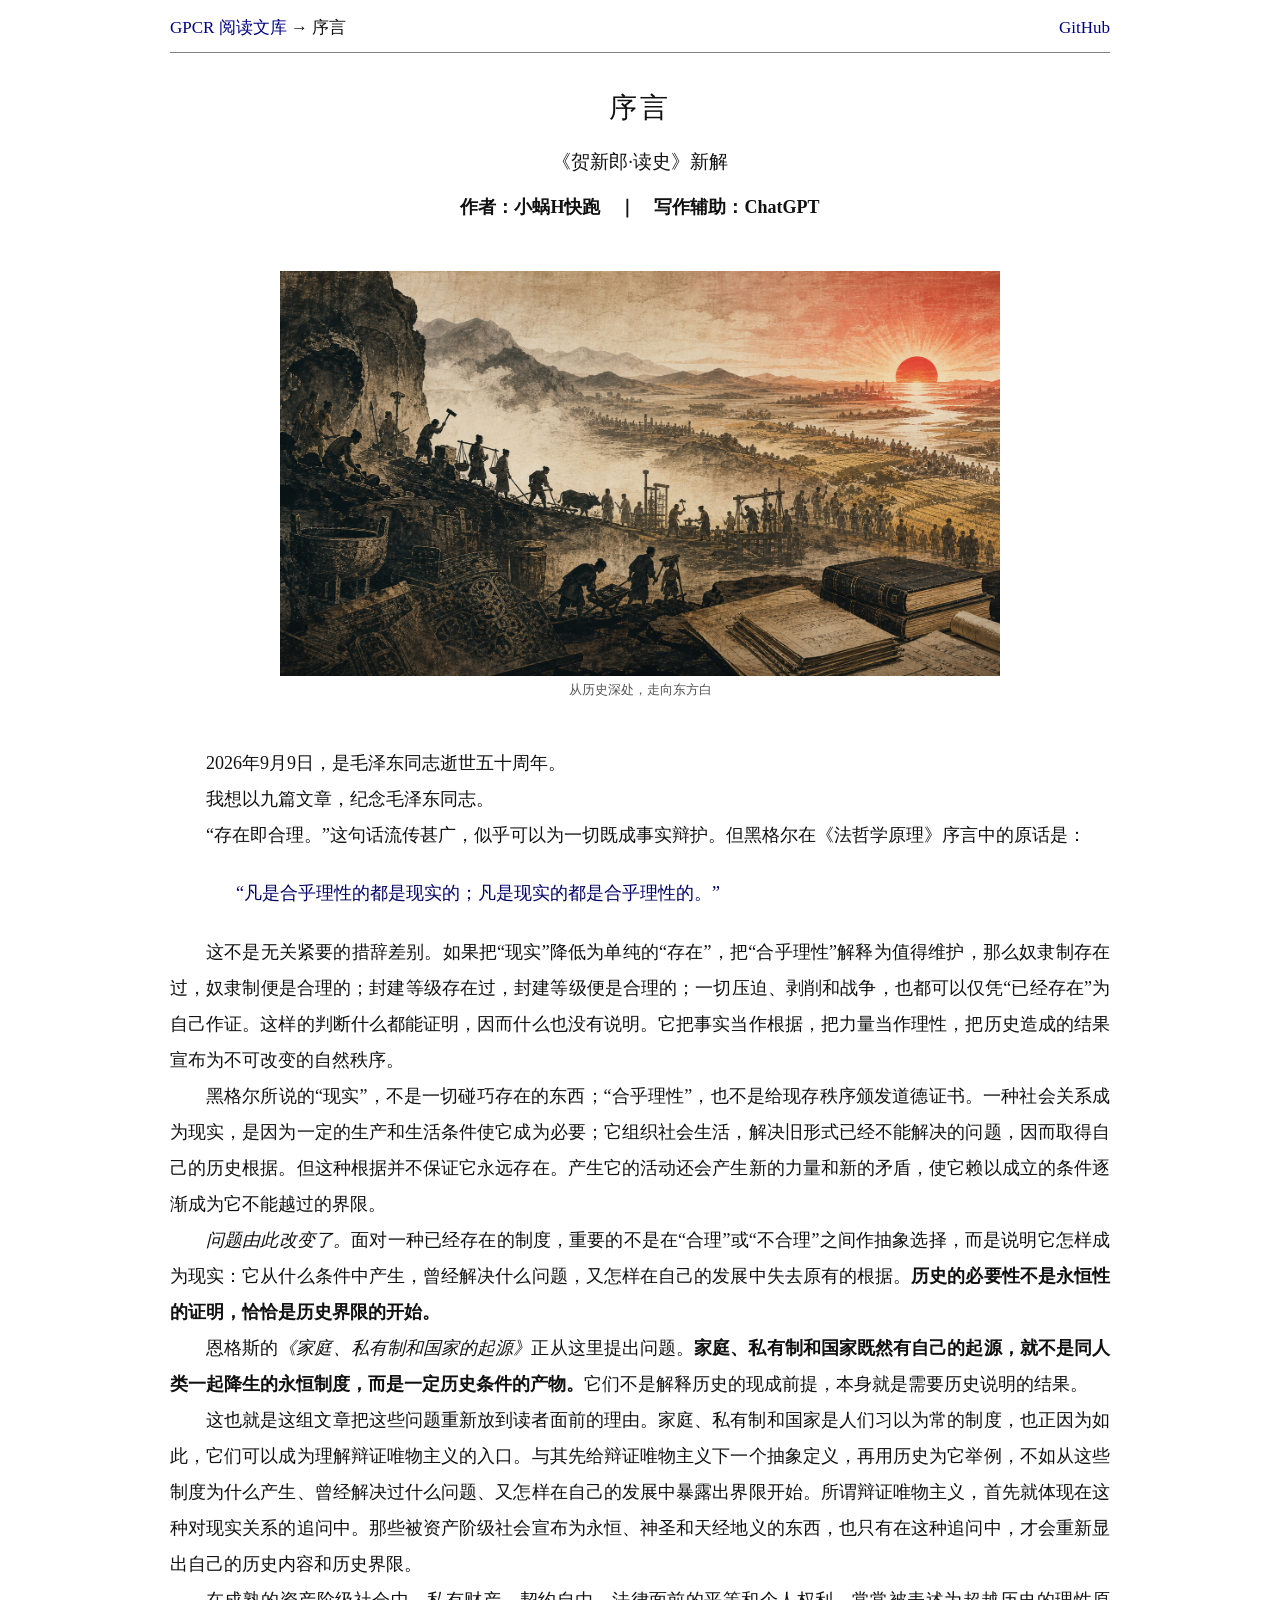
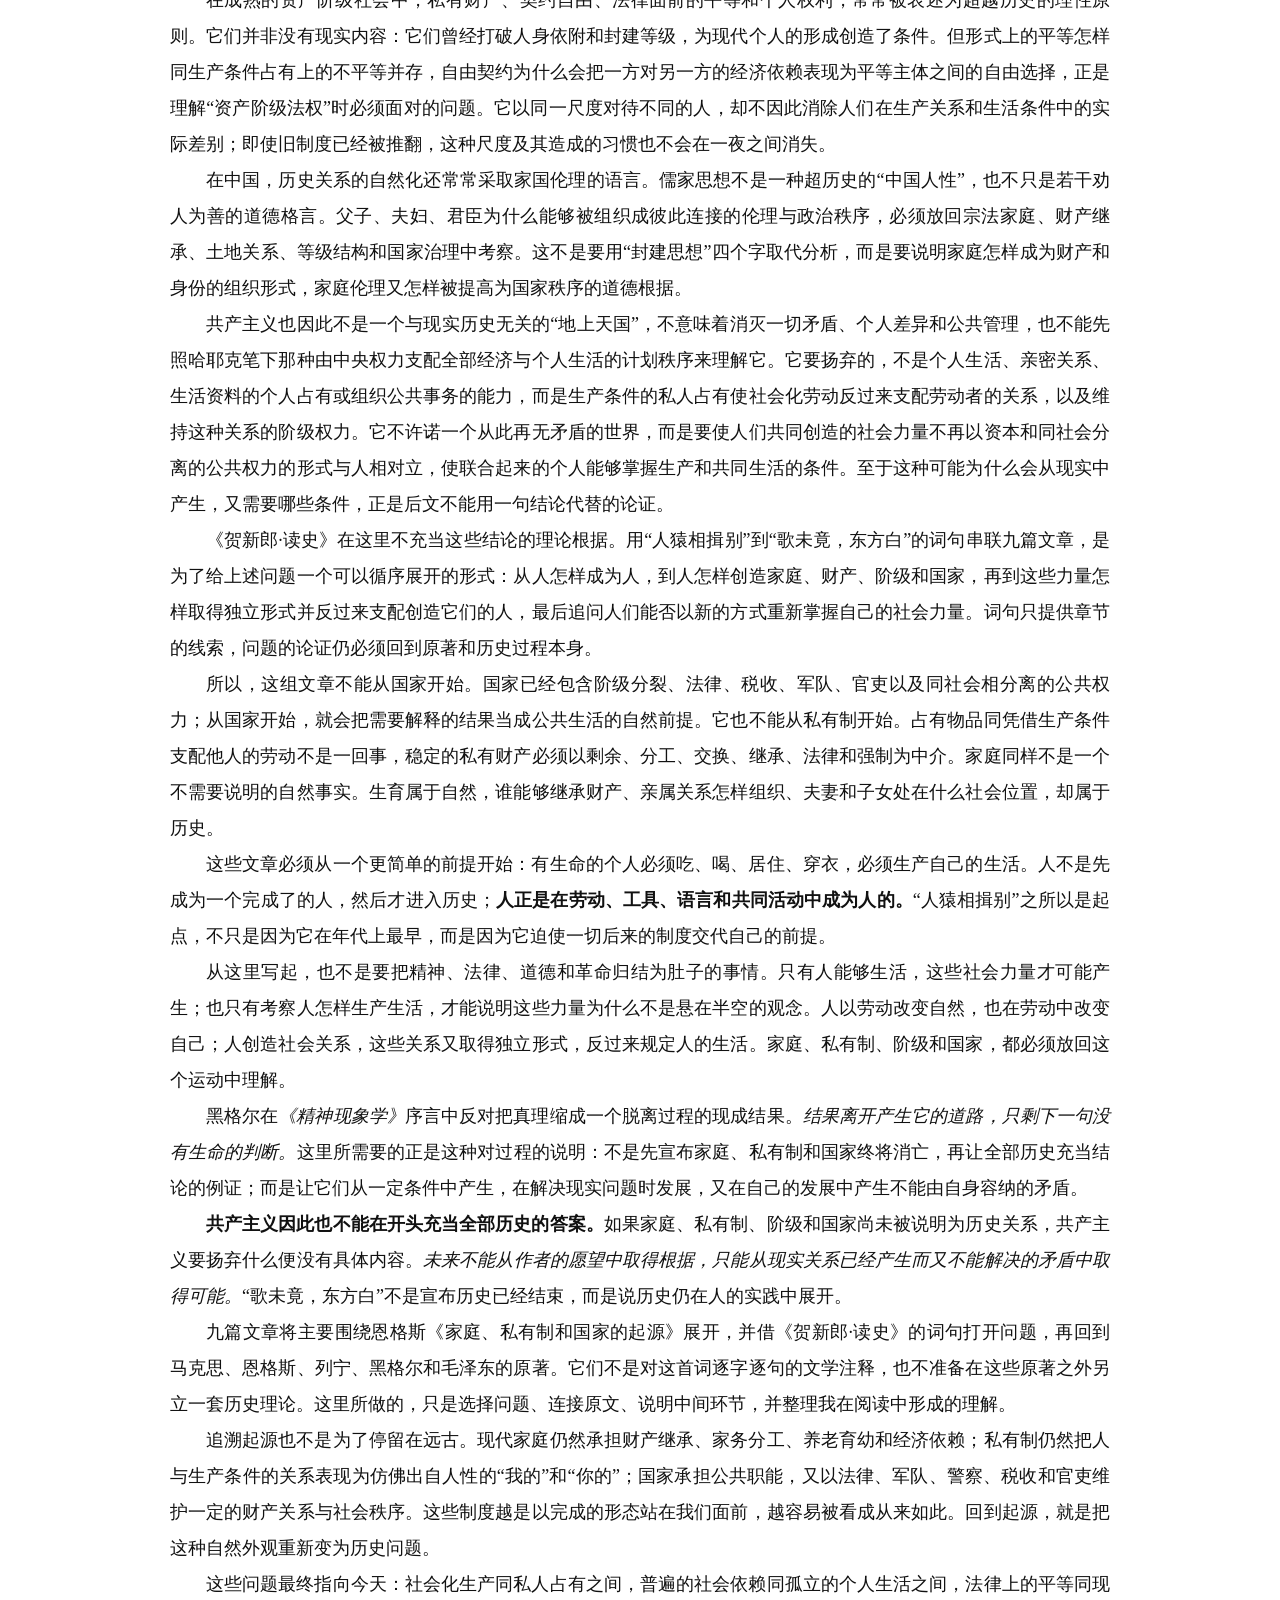
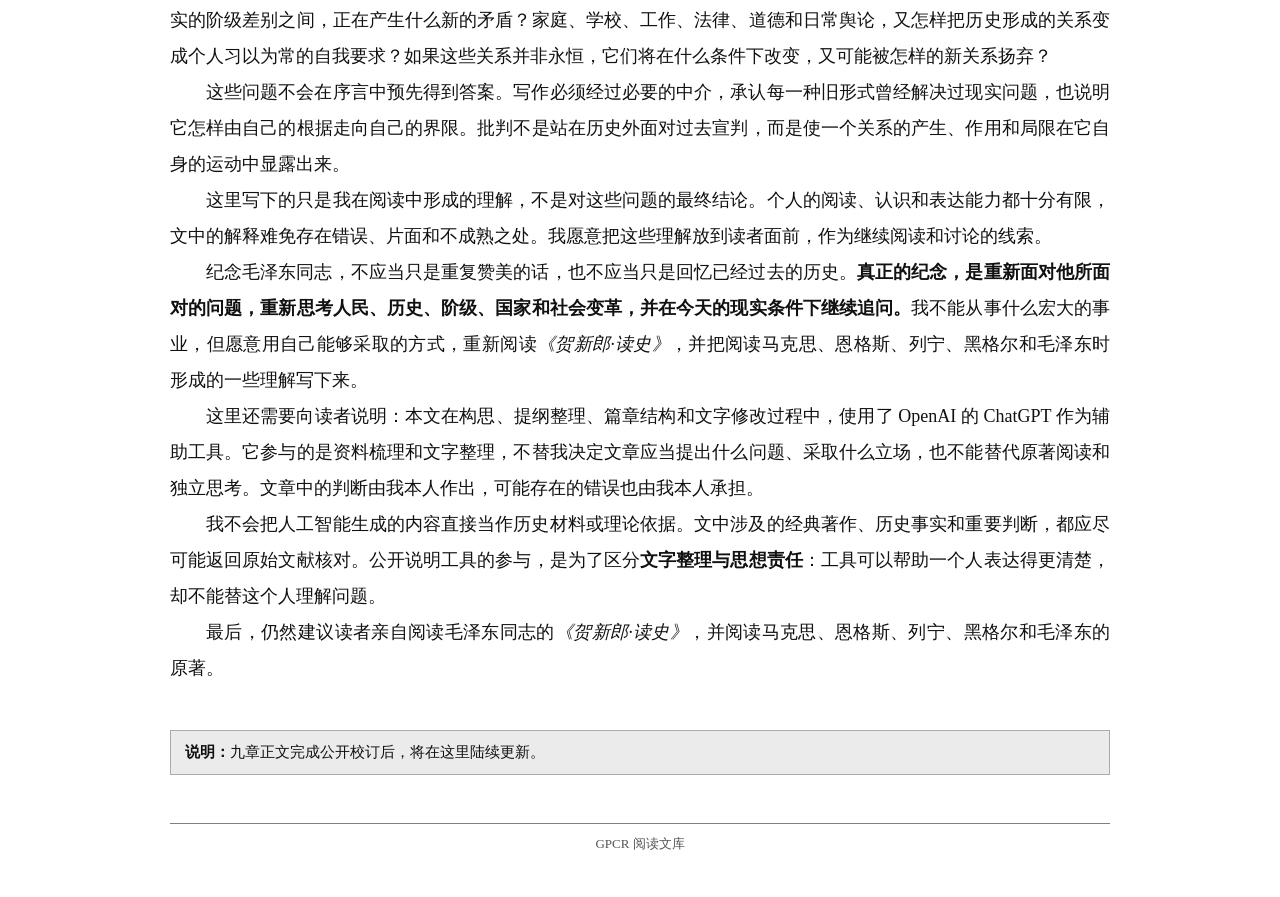
==== commit 35b7199d: "Clarify authorship and simplify publication notes" ====
--- a/docs/preface/index.html
+++ b/docs/preface/index.html
@@ -4,11 +4,11 @@
   <meta charset="utf-8">
   <meta name="viewport" content="width=device-width, initial-scale=1">
   <title>序言｜《贺新郎·读史》新解</title>
-  <meta name="description" content="这组原创文章的写作缘起、问题意识和九章结构。">
+  <meta name="description" content="这组文章的写作缘起、问题意识和九章结构。">
   <meta name="author" content="小蜗H快跑">
   <meta property="og:type" content="article">
   <meta property="og:title" content="序言">
-  <meta property="og:description" content="这组原创文章的写作缘起、问题意识和九章结构。">
+  <meta property="og:description" content="这组文章的写作缘起、问题意识和九章结构。">
   <meta property="og:url" content="https://snailkorchagin.github.io/GPCR-Reading/preface/">
   <meta property="og:image" content="https://snailkorchagin.github.io/GPCR-Reading/assets/preface-hero.png">
   <link rel="canonical" href="https://snailkorchagin.github.io/GPCR-Reading/preface/">
@@ -21,7 +21,7 @@
   </header>
   <hr class="site-rule">
   <main class="article-shell"><article>
-  <header class="article-header"><h1>序言</h1><p class="subtitle">《贺新郎·读史》新解</p><p class="byline">小蜗H快跑</p></header>
+  <header class="article-header"><h1>序言</h1><p class="subtitle">《贺新郎·读史》新解</p><p class="byline">作者：小蜗H快跑　｜　写作辅助：ChatGPT</p></header>
   <figure class="chapter-image preface-image"><img src="../assets/preface-hero.png" alt="劳动的人们穿过历史，走向东方晨光"><figcaption>从历史深处，走向东方白</figcaption></figure>
   <div class="prose"><p>2026年9月9日，是毛泽东同志逝世五十周年。</p>
 <p>我想以九篇文章，纪念毛泽东同志。</p>
@@ -52,6 +52,6 @@
 <p>最后，仍然建议读者亲自阅读毛泽东同志的<em>《贺新郎·读史》</em>，并阅读马克思、恩格斯、列宁、黑格尔和毛泽东的原著。</p></div>
   <aside class="forthcoming"><strong>说明：</strong>九章正文完成公开校订后，将在这里陆续更新。</aside>
 </article></main>
-  <footer><hr><p>个人原创写作　作者：小蜗H快跑　·　转载请注明作者及原文链接</p></footer>
+  <footer><hr><p>GPCR 阅读文库</p></footer>
 </body>
 </html>
--- a/docs/assets/site.css
+++ b/docs/assets/site.css
@@ -50,7 +50,8 @@
 .byline { margin: 0; font-size: 18px; font-weight: 700; line-height: 2; }
 
 .archive-home .article-header { padding-top: 34px; padding-bottom: 40px; }
-.introduction { margin: 0 30px 42px; text-indent: 2em; line-height: 2; text-align: justify; }
+.introduction { margin: 0 30px 42px; line-height: 2; text-align: justify; }
+.introduction p { margin: 0; text-indent: 2em; }
 .archive-home h2 {
   margin: 0 30px 12px;
   padding-bottom: 5px;
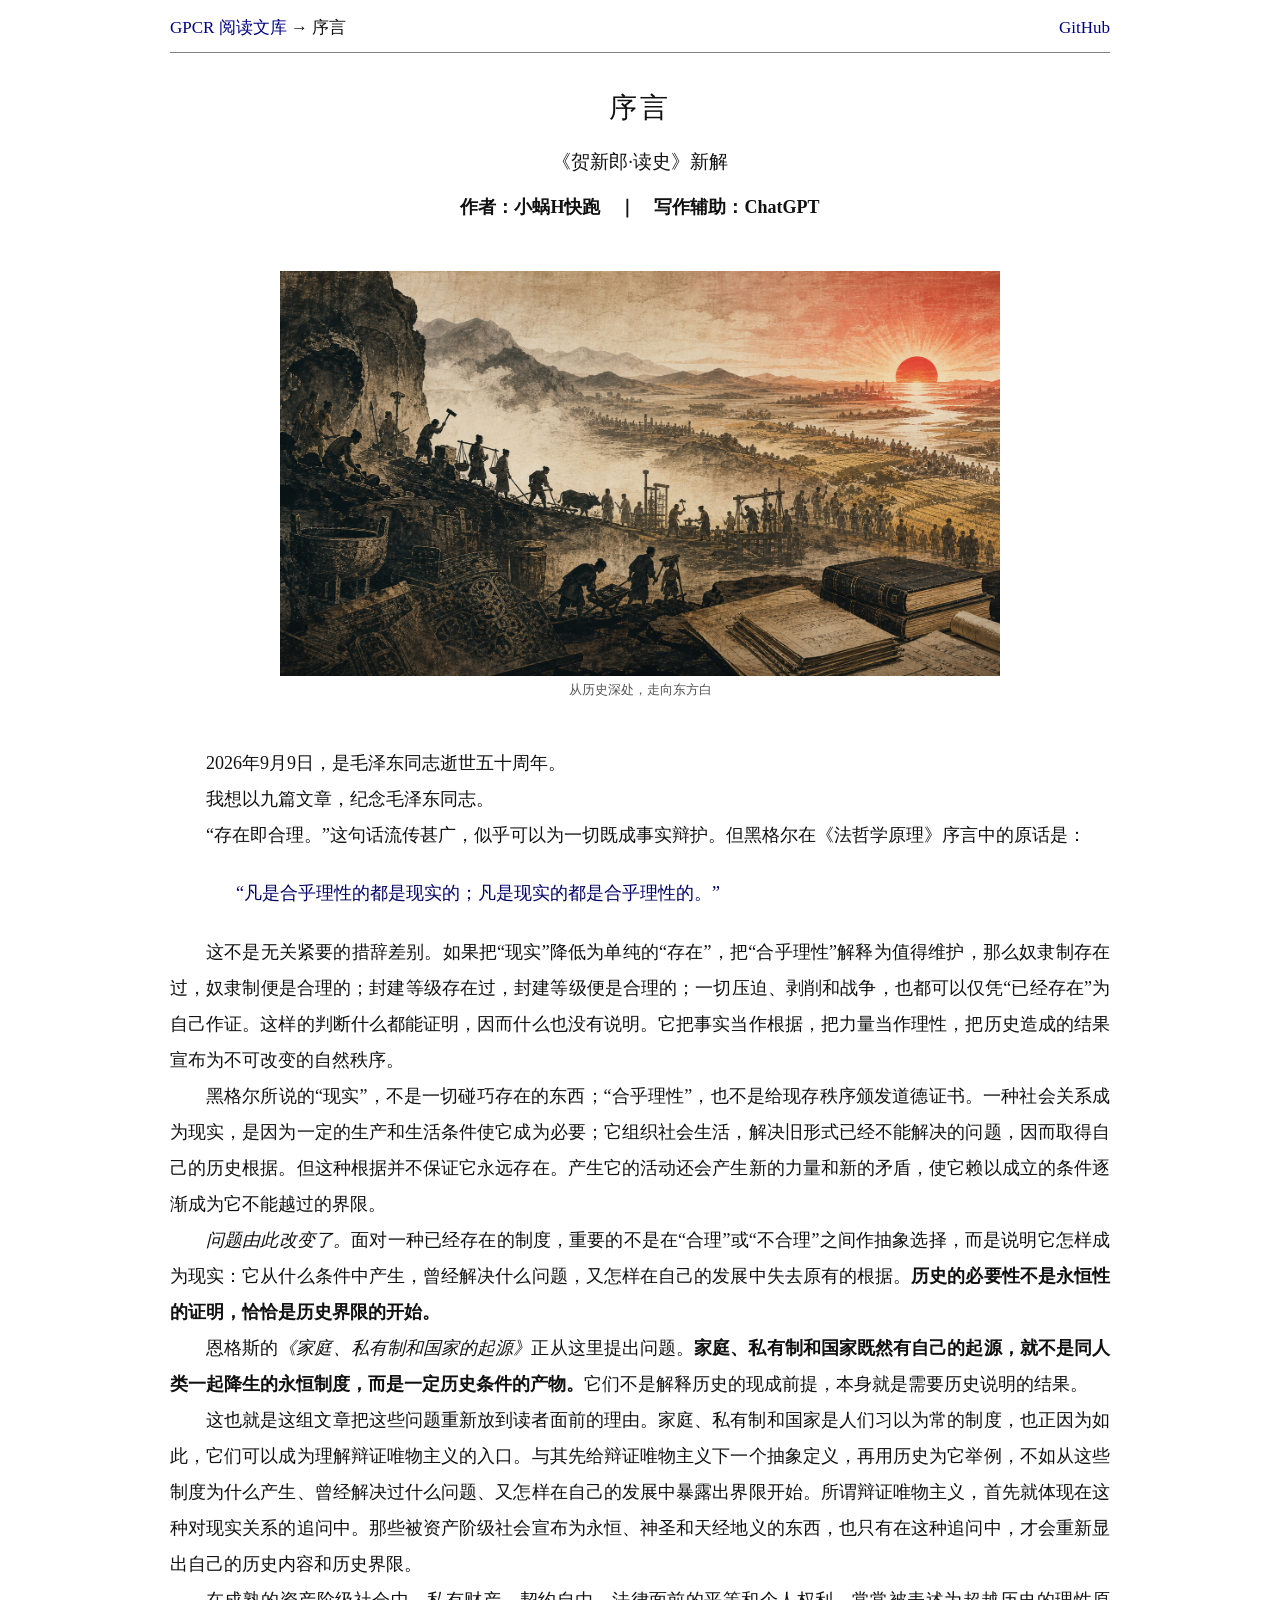
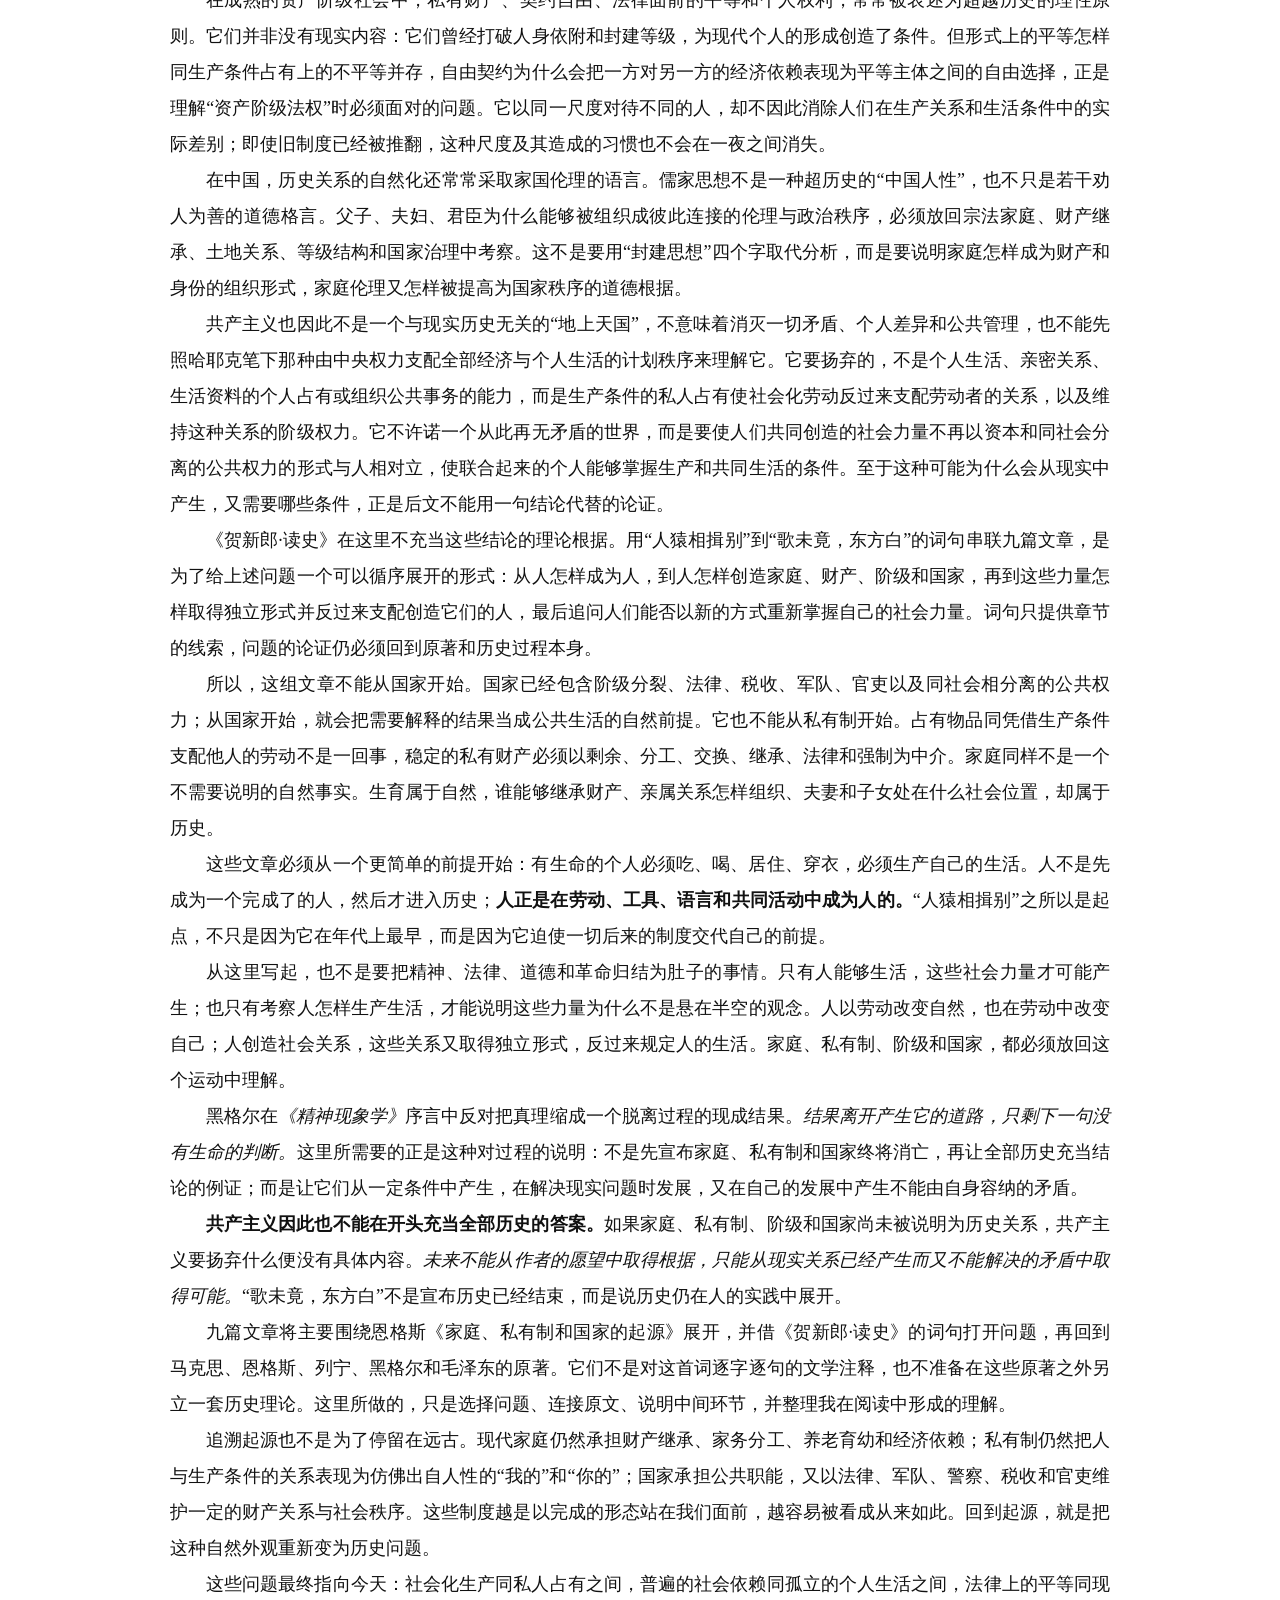
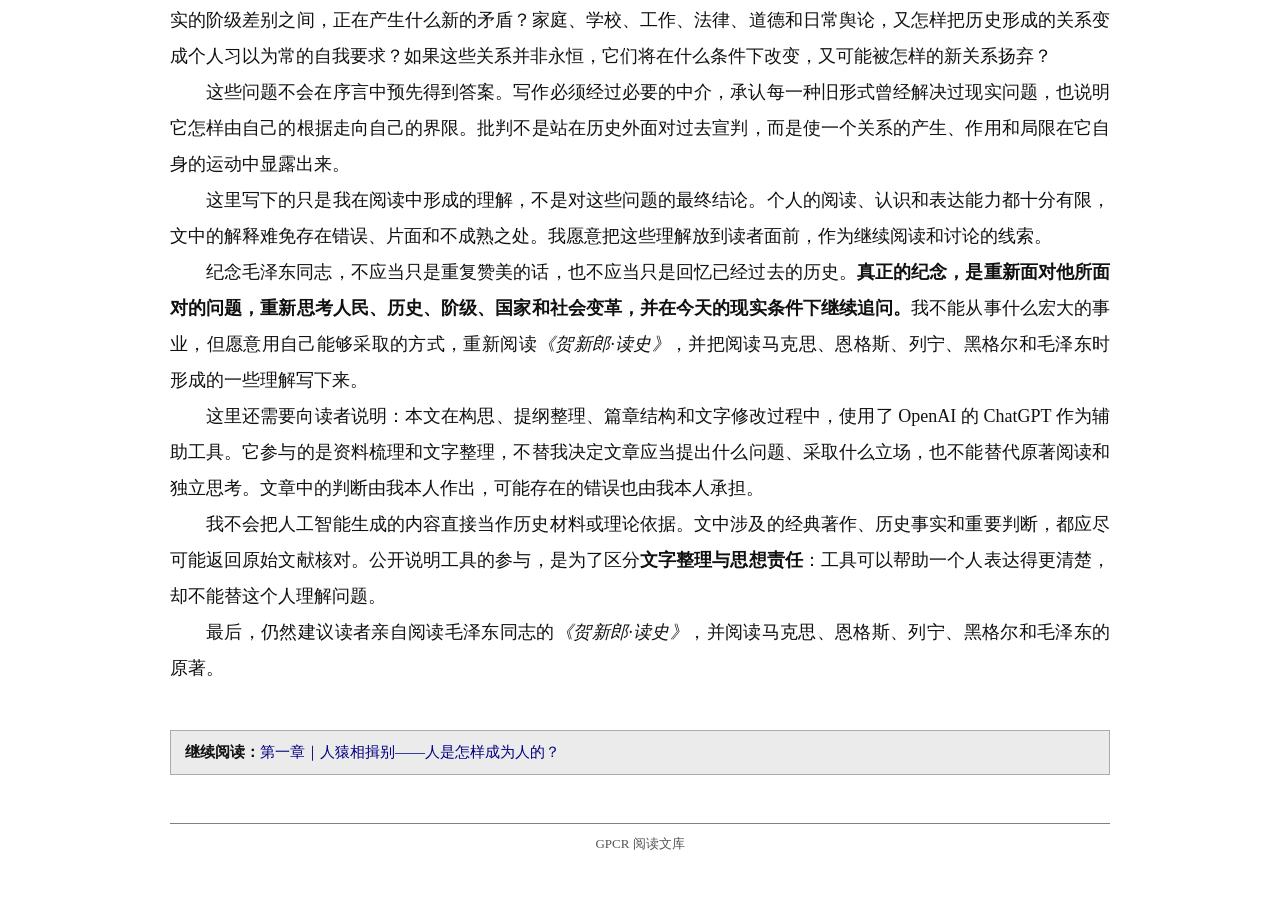
==== commit b029508d: "Publish chapter one" ====
--- a/docs/preface/index.html
+++ b/docs/preface/index.html
@@ -50,7 +50,7 @@
 <p>这里还需要向读者说明：本文在构思、提纲整理、篇章结构和文字修改过程中，使用了 OpenAI 的 ChatGPT 作为辅助工具。它参与的是资料梳理和文字整理，不替我决定文章应当提出什么问题、采取什么立场，也不能替代原著阅读和独立思考。文章中的判断由我本人作出，可能存在的错误也由我本人承担。</p>
 <p>我不会把人工智能生成的内容直接当作历史材料或理论依据。文中涉及的经典著作、历史事实和重要判断，都应尽可能返回原始文献核对。公开说明工具的参与，是为了区分<strong>文字整理与思想责任</strong>：工具可以帮助一个人表达得更清楚，却不能替这个人理解问题。</p>
 <p>最后，仍然建议读者亲自阅读毛泽东同志的<em>《贺新郎·读史》</em>，并阅读马克思、恩格斯、列宁、黑格尔和毛泽东的原著。</p></div>
-  <aside class="forthcoming"><strong>说明：</strong>九章正文完成公开校订后，将在这里陆续更新。</aside>
+  <aside class="forthcoming"><strong>继续阅读：</strong><a href="../chapters/01/index.html">第一章｜人猿相揖别——人是怎样成为人的？</a></aside>
 </article></main>
   <footer><hr><p>GPCR 阅读文库</p></footer>
 </body>
--- a/docs/assets/site.css
+++ b/docs/assets/site.css
@@ -60,9 +60,11 @@
   font-weight: 700;
 }
 .archive-list { margin: 0 30px; padding: 0; list-style: none; }
-.archive-list li { display: flex; gap: 18px; padding: 7px 0; line-height: 1.8; }
-.archive-list li a { min-width: 80px; }
-.archive-list li span { color: #444; }
+.archive-list li { display: grid; grid-template-columns: 86px 1fr 62px; gap: 18px; padding: 7px 0; border-bottom: 1px dotted #ccc; line-height: 1.8; }
+.archive-list .entry-number { color: #222; }
+.archive-list .entry-title { color: #333; }
+.archive-list .status { color: #777; font-size: 14px; text-align: right; }
+.archive-list .published { color: #444; }
 .publication-note { margin: 28px 30px; color: #555; font-size: 15px; }
 
 .chapter-image { width: 720px; margin: 0 auto 44px; }
@@ -116,8 +118,10 @@
   .article-header { padding: 24px 0 34px; }
   .article-header h1 { font-size: 24px; letter-spacing: 1px; }
   .introduction, .archive-home h2, .archive-list, .publication-note { margin-left: 0; margin-right: 0; }
-  .archive-list li { display: block; }
-  .archive-list li span { display: block; font-size: 15px; }
+  .archive-list li { grid-template-columns: 64px 1fr; gap: 5px 10px; padding: 9px 0; }
+  .archive-list .entry-number { grid-row: 1 / span 2; }
+  .archive-list .entry-title, .archive-list li a { font-size: 16px; }
+  .archive-list .status { grid-column: 2; text-align: left; }
   .chapter-image { width: 100%; margin-bottom: 32px; }
   .prose { line-height: 1.9; }
   .prose blockquote { margin-left: 1.5em; margin-right: 1.5em; }
